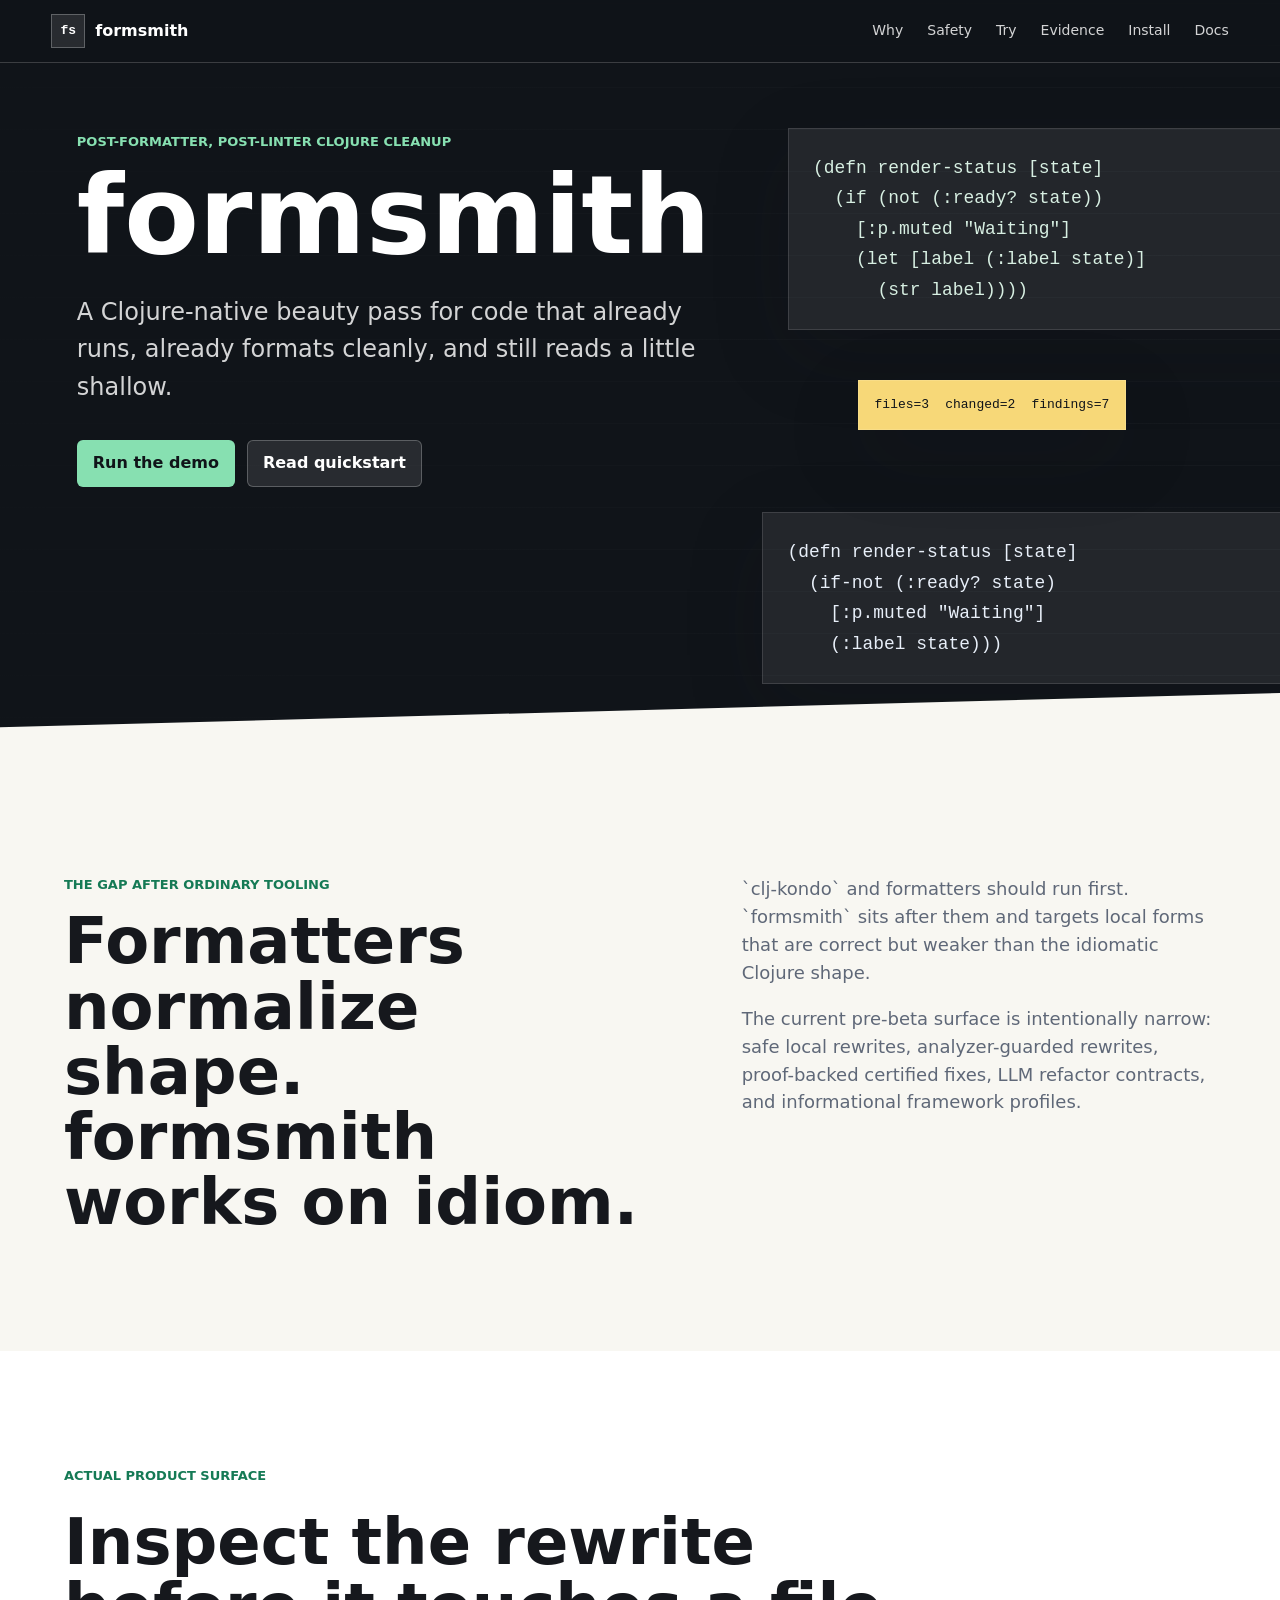
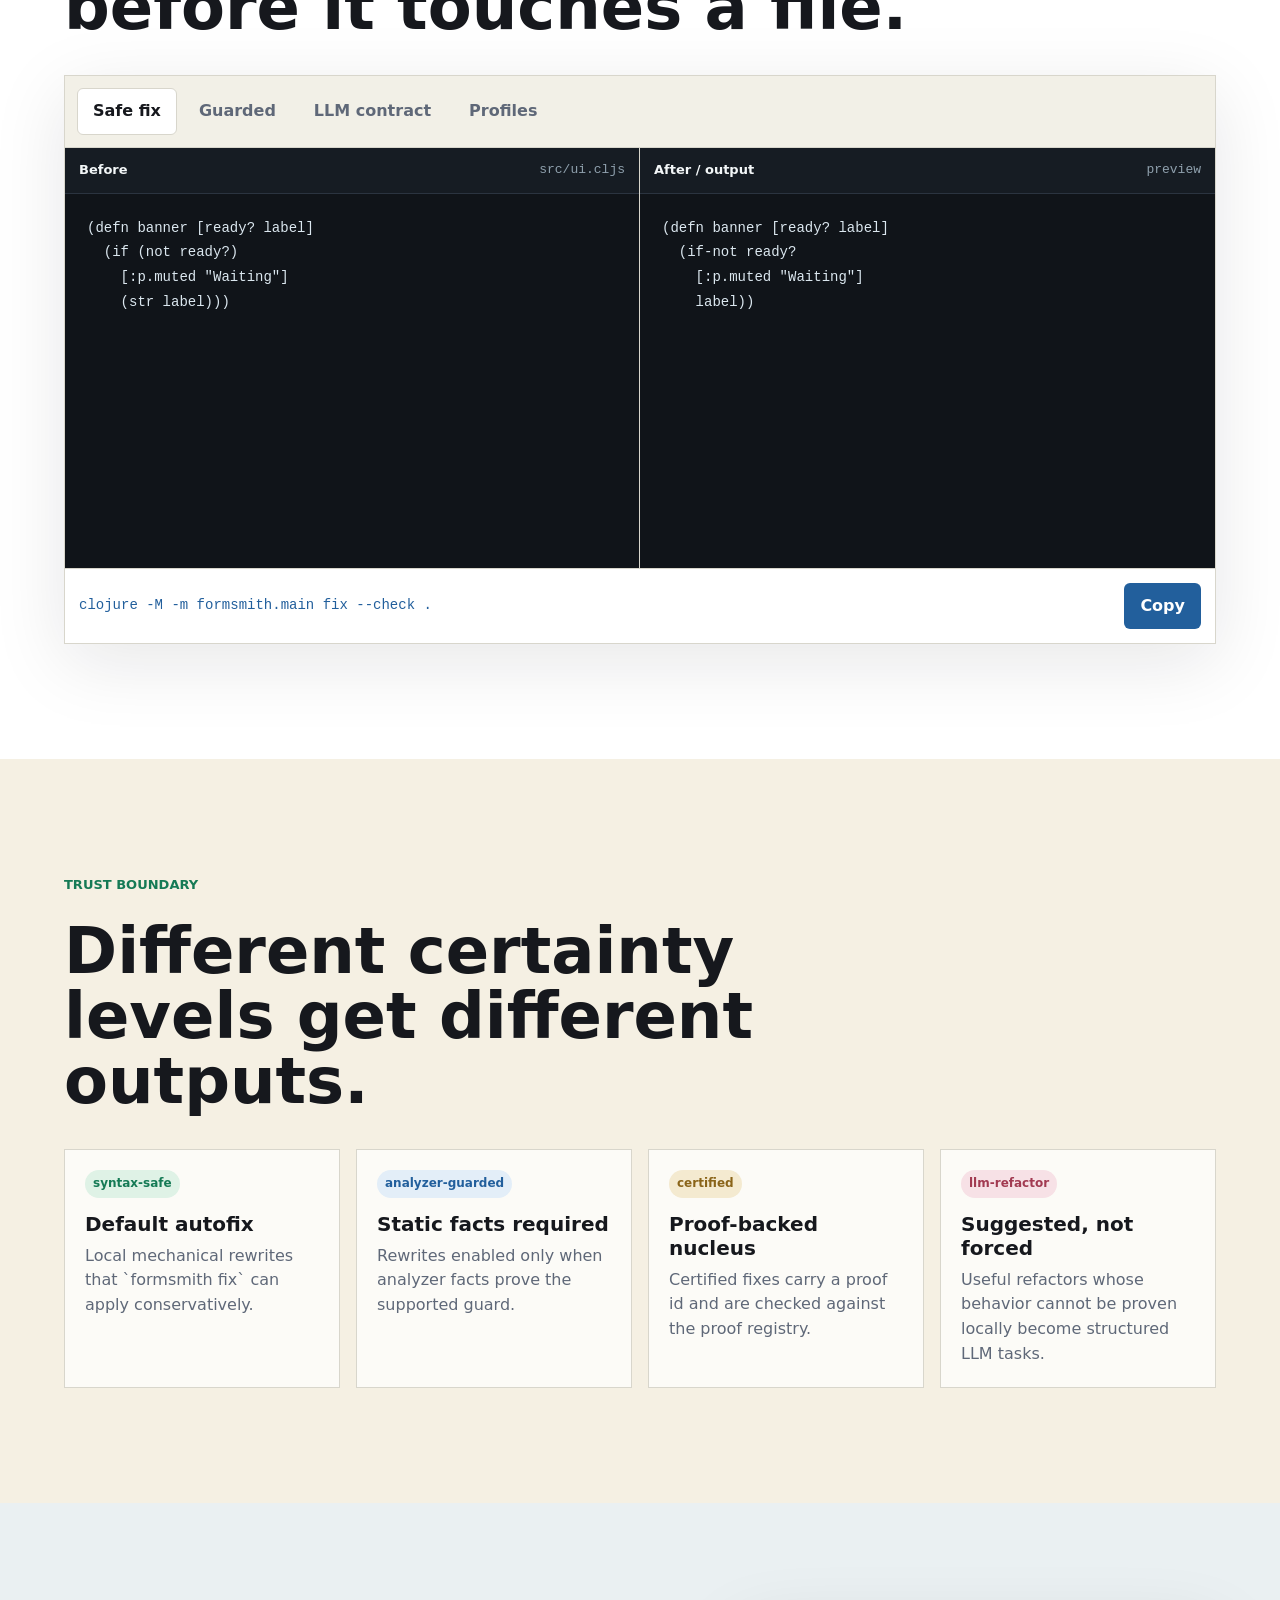
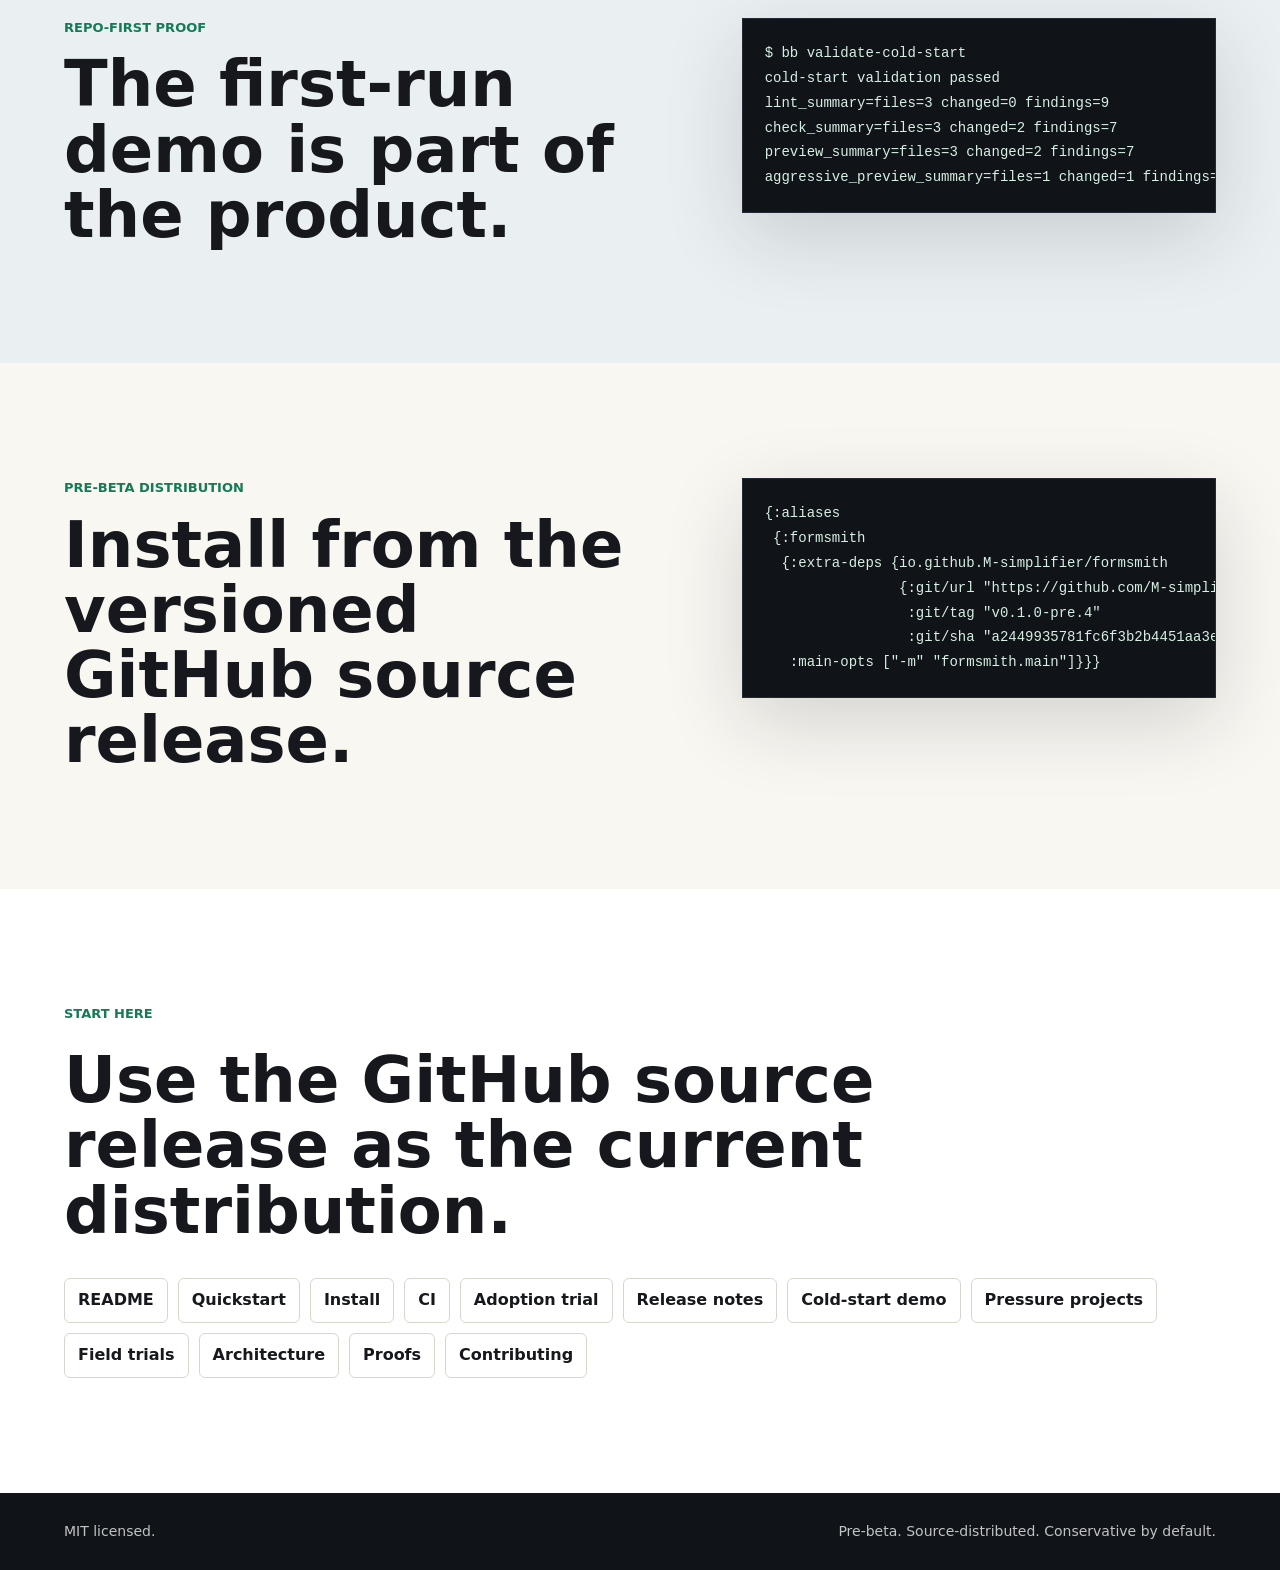
==== site/index.html @ 16cf0478 "docs: add pre4 field trial matrix" ====
<!doctype html>
<html lang="en">
  <head>
    <meta charset="utf-8">
    <meta name="viewport" content="width=device-width, initial-scale=1">
    <title>formsmith - Clojure-native code beauty pass</title>
    <meta name="description" content="formsmith is a Clojure-native beauty pass for code that already formats cleanly and passes ordinary lint.">
    <link rel="icon" href="data:image/svg+xml,%3Csvg xmlns='http://www.w3.org/2000/svg' viewBox='0 0 64 64'%3E%3Crect width='64' height='64' fill='%23101419'/%3E%3Ctext x='14' y='40' fill='%23ffffff' font-family='monospace' font-size='22'%3Efs%3C/text%3E%3C/svg%3E">
    <link rel="stylesheet" href="./styles.css">
  </head>
  <body>
    <header class="site-header" aria-label="Site header">
      <a class="brand" href="#top" aria-label="formsmith home">
        <span class="brand-mark">fs</span>
        <span>formsmith</span>
      </a>
      <nav class="nav-links" aria-label="Primary navigation">
        <a href="#why">Why</a>
        <a href="#safety">Safety</a>
        <a href="#try">Try</a>
        <a href="#evidence">Evidence</a>
        <a href="#install">Install</a>
        <a href="#docs">Docs</a>
      </nav>
    </header>

    <main id="top">
      <section class="hero" aria-labelledby="hero-title">
        <div class="hero-scene" aria-hidden="true">
          <pre class="scene-code scene-code-a"><code>(defn render-status [state]
  (if (not (:ready? state))
    [:p.muted "Waiting"]
    (let [label (:label state)]
      (str label))))</code></pre>
          <pre class="scene-code scene-code-b"><code>(defn render-status [state]
  (if-not (:ready? state)
    [:p.muted "Waiting"]
    (:label state)))</code></pre>
          <div class="scene-output">
            <span>files=3</span>
            <span>changed=2</span>
            <span>findings=7</span>
          </div>
        </div>
        <div class="hero-copy">
          <p class="eyebrow">Post-formatter, post-linter Clojure cleanup</p>
          <h1 id="hero-title">formsmith</h1>
          <p class="hero-lede">
            A Clojure-native beauty pass for code that already runs, already
            formats cleanly, and still reads a little shallow.
          </p>
          <div class="hero-actions" aria-label="Primary actions">
            <a class="button primary" href="#try">Run the demo</a>
            <a class="button secondary" href="https://github.com/M-simplifier/formsmith/blob/main/docs/quickstart.md">Read quickstart</a>
          </div>
        </div>
      </section>

      <section class="band intro-band" id="why" aria-labelledby="why-title">
        <div class="section-inner split">
          <div>
            <p class="section-kicker">The gap after ordinary tooling</p>
            <h2 id="why-title">Formatters normalize shape. formsmith works on idiom.</h2>
          </div>
          <div class="compact-copy">
            <p>
              `clj-kondo` and formatters should run first. `formsmith` sits after
              them and targets local forms that are correct but weaker than the
              idiomatic Clojure shape.
            </p>
            <p>
              The current pre-beta surface is intentionally narrow: safe local
              rewrites, analyzer-guarded rewrites, proof-backed certified fixes,
              LLM refactor contracts, and informational framework profiles.
            </p>
          </div>
        </div>
      </section>

      <section class="band tool-band" id="try" aria-labelledby="try-title">
        <div class="section-inner">
          <div class="section-heading">
            <p class="section-kicker">Actual product surface</p>
            <h2 id="try-title">Inspect the rewrite before it touches a file.</h2>
          </div>

          <div class="demo-shell">
            <div class="demo-tabs" aria-label="Demo modes">
              <button class="demo-tab active" type="button" aria-pressed="true" data-demo="safe">Safe fix</button>
              <button class="demo-tab" type="button" aria-pressed="false" data-demo="guarded">Guarded</button>
              <button class="demo-tab" type="button" aria-pressed="false" data-demo="contract">LLM contract</button>
              <button class="demo-tab" type="button" aria-pressed="false" data-demo="profiles">Profiles</button>
            </div>

            <div class="code-grid">
              <section class="code-panel" aria-labelledby="before-label">
                <div class="code-panel-header">
                  <span id="before-label">Before</span>
                  <span class="file-label" id="before-file">src/ui.cljs</span>
                </div>
                <pre><code id="before-code"></code></pre>
              </section>
              <section class="code-panel" aria-labelledby="after-label">
                <div class="code-panel-header">
                  <span id="after-label">After / output</span>
                  <span class="file-label" id="after-file">preview</span>
                </div>
                <pre><code id="after-code"></code></pre>
              </section>
            </div>

            <div class="command-row">
              <code id="demo-command">clojure -M -m formsmith.main fix --check .</code>
              <button class="copy-button" type="button" data-copy-target="demo-command">Copy</button>
            </div>
          </div>
        </div>
      </section>

      <section class="band safety-band" id="safety" aria-labelledby="safety-title">
        <div class="section-inner">
          <div class="section-heading">
            <p class="section-kicker">Trust boundary</p>
            <h2 id="safety-title">Different certainty levels get different outputs.</h2>
          </div>
          <div class="tier-grid">
            <article class="tier-item">
              <span class="tier-tag safe">syntax-safe</span>
              <h3>Default autofix</h3>
              <p>Local mechanical rewrites that `formsmith fix` can apply conservatively.</p>
            </article>
            <article class="tier-item">
              <span class="tier-tag guarded">analyzer-guarded</span>
              <h3>Static facts required</h3>
              <p>Rewrites enabled only when analyzer facts prove the supported guard.</p>
            </article>
            <article class="tier-item">
              <span class="tier-tag certified">certified</span>
              <h3>Proof-backed nucleus</h3>
              <p>Certified fixes carry a proof id and are checked against the proof registry.</p>
            </article>
            <article class="tier-item">
              <span class="tier-tag llm">llm-refactor</span>
              <h3>Suggested, not forced</h3>
              <p>Useful refactors whose behavior cannot be proven locally become structured LLM tasks.</p>
            </article>
          </div>
        </div>
      </section>

      <section class="band evidence-band" id="evidence" aria-labelledby="evidence-title">
        <div class="section-inner split">
          <div>
            <p class="section-kicker">Repo-first proof</p>
            <h2 id="evidence-title">The first-run demo is part of the product.</h2>
          </div>
          <div class="terminal-panel" aria-label="Cold-start validation output">
            <pre><code>$ bb validate-cold-start
cold-start validation passed
lint_summary=files=3 changed=0 findings=9
check_summary=files=3 changed=2 findings=7
preview_summary=files=3 changed=2 findings=7
aggressive_preview_summary=files=1 changed=1 findings=4</code></pre>
          </div>
        </div>
      </section>

      <section class="band install-band" id="install" aria-labelledby="install-title">
        <div class="section-inner split">
          <div>
            <p class="section-kicker">Pre-beta distribution</p>
            <h2 id="install-title">Install from the versioned GitHub source release.</h2>
          </div>
          <div class="terminal-panel" aria-label="Clojure CLI install alias">
            <pre><code>{:aliases
 {:formsmith
  {:extra-deps {io.github.M-simplifier/formsmith
                {:git/url "https://github.com/M-simplifier/formsmith.git"
                 :git/tag "v0.1.0-pre.4"
                 :git/sha "a2449935781fc6f3b2b4451aa3e8e30e0bbc9abf"}}
   :main-opts ["-m" "formsmith.main"]}}}</code></pre>
          </div>
        </div>
      </section>

      <section class="band docs-band" id="docs" aria-labelledby="docs-title">
        <div class="section-inner">
          <div class="section-heading">
            <p class="section-kicker">Start here</p>
            <h2 id="docs-title">Use the GitHub source release as the current distribution.</h2>
          </div>
          <div class="link-list" aria-label="Documentation links">
            <a href="https://github.com/M-simplifier/formsmith/blob/main/README.md">README</a>
            <a href="https://github.com/M-simplifier/formsmith/blob/main/docs/quickstart.md">Quickstart</a>
            <a href="https://github.com/M-simplifier/formsmith/blob/main/docs/install.md">Install</a>
            <a href="https://github.com/M-simplifier/formsmith/blob/main/docs/ci.md">CI</a>
            <a href="https://github.com/M-simplifier/formsmith/blob/main/docs/adoption-trial.md">Adoption trial</a>
            <a href="https://github.com/M-simplifier/formsmith/blob/main/docs/releases/v0.1.0-pre.4.md">Release notes</a>
            <a href="https://github.com/M-simplifier/formsmith/blob/main/docs/cold-start-demo.md">Cold-start demo</a>
            <a href="https://github.com/M-simplifier/formsmith/blob/main/docs/pressure-projects.md">Pressure projects</a>
            <a href="https://github.com/M-simplifier/formsmith/blob/main/docs/field-trials.md">Field trials</a>
            <a href="https://github.com/M-simplifier/formsmith/blob/main/docs/architecture.md">Architecture</a>
            <a href="https://github.com/M-simplifier/formsmith/blob/main/docs/proofs.md">Proofs</a>
            <a href="https://github.com/M-simplifier/formsmith/blob/main/CONTRIBUTING.md">Contributing</a>
          </div>
        </div>
      </section>
    </main>

    <footer class="site-footer">
      <span>MIT licensed.</span>
      <span>Pre-beta. Source-distributed. Conservative by default.</span>
    </footer>

    <script src="./script.js"></script>
  </body>
</html>
---- site/styles.css ----
:root {
  color-scheme: light;
  --ink: #16181d;
  --muted: #5f6878;
  --paper: #f8f7f2;
  --surface: #ffffff;
  --line: #d8d6cc;
  --green: #157a55;
  --green-soft: #dff2e6;
  --blue: #225f9c;
  --blue-soft: #e3eef8;
  --ruby: #a23a51;
  --ruby-soft: #f7e1e6;
  --amber: #8a6419;
  --amber-soft: #f4ead0;
  --code: #101419;
  --code-line: #2b3440;
  --shadow: 0 24px 80px rgb(22 24 29 / 16%);
  font-family: Inter, ui-sans-serif, system-ui, -apple-system, BlinkMacSystemFont, "Segoe UI", sans-serif;
}

* {
  box-sizing: border-box;
}

html {
  scroll-behavior: smooth;
}

body {
  margin: 0;
  color: var(--ink);
  background: var(--paper);
  line-height: 1.55;
}

a {
  color: inherit;
}

pre,
code {
  font-family: "SFMono-Regular", Consolas, "Liberation Mono", monospace;
}

.site-header {
  position: fixed;
  z-index: 10;
  top: 0;
  left: 0;
  right: 0;
  display: flex;
  align-items: center;
  justify-content: space-between;
  gap: 24px;
  padding: 14px clamp(18px, 4vw, 56px);
  border-bottom: 1px solid rgb(255 255 255 / 18%);
  color: #fff;
  background: rgb(16 20 25 / 82%);
  backdrop-filter: blur(14px);
}

.brand,
.nav-links {
  display: flex;
  align-items: center;
}

.brand {
  gap: 10px;
  text-decoration: none;
  font-weight: 760;
}

.brand-mark {
  display: inline-grid;
  width: 34px;
  height: 34px;
  place-items: center;
  border: 1px solid rgb(255 255 255 / 26%);
  background: rgb(255 255 255 / 10%);
  font-family: "SFMono-Regular", Consolas, monospace;
  font-size: 13px;
}

.nav-links {
  gap: clamp(12px, 2vw, 24px);
  font-size: 14px;
  color: rgb(255 255 255 / 82%);
}

.nav-links a {
  text-decoration: none;
}

.hero {
  position: relative;
  min-height: min(760px, 96vh);
  padding: 132px clamp(18px, 6vw, 80px) 92px;
  overflow: hidden;
  color: #fff;
  background: var(--code);
}

.hero::after {
  content: "";
  position: absolute;
  inset: auto 0 0;
  height: 86px;
  background: var(--paper);
  clip-path: polygon(0 62%, 100% 22%, 100% 100%, 0 100%);
}

.hero-scene {
  position: absolute;
  inset: 0;
  overflow: hidden;
}

.hero-scene::before {
  content: "";
  position: absolute;
  inset: 0;
  background:
    linear-gradient(90deg, rgb(16 20 25 / 94%) 0%, rgb(16 20 25 / 68%) 48%, rgb(16 20 25 / 32%) 100%),
    repeating-linear-gradient(0deg, rgb(255 255 255 / 4%) 0 1px, transparent 1px 42px);
}

.scene-code,
.scene-output {
  position: absolute;
  margin: 0;
  border: 1px solid rgb(255 255 255 / 12%);
  background: rgb(255 255 255 / 8%);
  box-shadow: var(--shadow);
}

.scene-code {
  width: min(620px, 72vw);
  padding: 24px;
  color: #d7efe2;
  font-size: clamp(13px, 1.4vw, 18px);
  line-height: 1.7;
  white-space: pre;
}

.scene-code-a {
  top: 128px;
  right: clamp(-160px, -10vw, 24px);
}

.scene-code-b {
  right: clamp(-220px, -8vw, 40px);
  bottom: 76px;
  color: #e8eff9;
}

.scene-output {
  right: clamp(24px, 12vw, 180px);
  top: 50%;
  display: flex;
  gap: 16px;
  padding: 14px 16px;
  color: #101419;
  background: #f7d878;
  font-family: "SFMono-Regular", Consolas, monospace;
  font-size: 13px;
}

.hero-copy {
  position: relative;
  z-index: 1;
  max-width: 760px;
}

.eyebrow,
.section-kicker {
  margin: 0 0 14px;
  color: var(--green);
  font-size: 13px;
  font-weight: 800;
  letter-spacing: 0;
  text-transform: uppercase;
}

.hero .eyebrow {
  color: #87e0b1;
}

h1,
h2,
h3,
p {
  overflow-wrap: anywhere;
}

h1 {
  margin: 0;
  font-size: clamp(58px, 8.5vw, 112px);
  line-height: 0.92;
  letter-spacing: 0;
  white-space: nowrap;
}

h2 {
  margin: 0;
  max-width: 860px;
  font-size: clamp(34px, 5vw, 64px);
  line-height: 1.02;
  letter-spacing: 0;
}

h3 {
  margin: 14px 0 8px;
  font-size: 20px;
  line-height: 1.2;
  letter-spacing: 0;
}

.hero-lede {
  max-width: 620px;
  margin: 28px 0 0;
  color: rgb(255 255 255 / 82%);
  font-size: clamp(18px, 2vw, 24px);
}

.hero-actions,
.command-row,
.demo-tabs,
.link-list {
  display: flex;
  flex-wrap: wrap;
  align-items: center;
}

.hero-actions {
  gap: 12px;
  margin-top: 34px;
}

.button,
.copy-button,
.demo-tab {
  min-height: 42px;
  border: 1px solid transparent;
  border-radius: 6px;
  padding: 10px 15px;
  font: inherit;
  font-weight: 740;
  text-decoration: none;
  cursor: pointer;
}

.button.primary {
  color: var(--code);
  background: #87e0b1;
}

.button.secondary {
  color: #fff;
  border-color: rgb(255 255 255 / 24%);
  background: rgb(255 255 255 / 10%);
}

.band {
  padding: clamp(72px, 9vw, 128px) clamp(18px, 5vw, 72px);
}

.section-inner {
  width: min(1180px, 100%);
  margin: 0 auto;
}

.split {
  display: grid;
  grid-template-columns: minmax(0, 0.95fr) minmax(320px, 0.75fr);
  gap: clamp(34px, 6vw, 84px);
  align-items: start;
}

.split > *,
.section-inner > * {
  min-width: 0;
}

.compact-copy {
  color: var(--muted);
  font-size: 18px;
}

.compact-copy p:first-child {
  margin-top: 0;
}

.tool-band,
.docs-band {
  background: #fff;
}

.section-heading {
  display: grid;
  gap: 10px;
  margin-bottom: 34px;
}

.demo-shell {
  border: 1px solid var(--line);
  background: #fdfcf8;
  box-shadow: 0 18px 70px rgb(22 24 29 / 10%);
}

.demo-tabs {
  gap: 6px;
  padding: 12px;
  border-bottom: 1px solid var(--line);
  background: #f2f0e7;
}

.demo-tab {
  color: var(--muted);
  background: transparent;
}

.demo-tab.active {
  color: var(--ink);
  border-color: var(--line);
  background: #fff;
}

.code-grid {
  display: grid;
  grid-template-columns: repeat(2, minmax(0, 1fr));
  min-height: 420px;
}

.code-panel {
  min-width: 0;
  border-right: 1px solid var(--line);
  background: var(--code);
  color: #dbe7ef;
}

.code-panel:last-child {
  border-right: 0;
}

.code-panel-header {
  display: flex;
  align-items: center;
  justify-content: space-between;
  gap: 12px;
  min-height: 46px;
  padding: 10px 14px;
  border-bottom: 1px solid var(--code-line);
  color: #f3f7f8;
  background: #161c23;
  font-size: 13px;
  font-weight: 780;
}

.file-label {
  color: #8fa0ad;
  font-family: "SFMono-Regular", Consolas, monospace;
  font-weight: 520;
}

.code-panel pre,
.terminal-panel pre {
  margin: 0;
  overflow: auto;
}

.code-panel pre {
  height: 100%;
  padding: 22px;
}

.code-panel code,
.terminal-panel code {
  white-space: pre;
  font-size: 14px;
  line-height: 1.7;
}

.command-row {
  justify-content: space-between;
  gap: 14px;
  padding: 14px;
  border-top: 1px solid var(--line);
  background: #fff;
}

.command-row code {
  min-width: 0;
  overflow-wrap: anywhere;
  color: var(--blue);
  font-size: 14px;
}

.copy-button {
  color: #fff;
  background: var(--blue);
}

.safety-band {
  background: #f5f0e3;
}

.tier-grid {
  display: grid;
  grid-template-columns: repeat(4, minmax(0, 1fr));
  gap: 16px;
}

.tier-item {
  min-width: 0;
  padding: 20px;
  border: 1px solid var(--line);
  background: rgb(255 255 255 / 72%);
}

.tier-item p {
  margin: 0;
  color: var(--muted);
}

.tier-tag {
  display: inline-flex;
  align-items: center;
  min-height: 28px;
  padding: 4px 8px;
  border-radius: 999px;
  font-size: 12px;
  font-weight: 820;
}

.tier-tag.safe {
  color: var(--green);
  background: var(--green-soft);
}

.tier-tag.guarded {
  color: var(--blue);
  background: var(--blue-soft);
}

.tier-tag.certified {
  color: var(--amber);
  background: var(--amber-soft);
}

.tier-tag.llm {
  color: var(--ruby);
  background: var(--ruby-soft);
}

.evidence-band {
  background: #eaf0f2;
}

.terminal-panel {
  min-width: 0;
  border: 1px solid #202934;
  background: var(--code);
  box-shadow: var(--shadow);
}

.terminal-panel pre {
  padding: 22px;
  color: #d7efe2;
}

.link-list {
  gap: 10px;
}

.link-list a {
  display: inline-flex;
  align-items: center;
  min-height: 42px;
  padding: 9px 13px;
  border: 1px solid var(--line);
  border-radius: 6px;
  background: #fff;
  text-decoration: none;
  font-weight: 760;
}

.site-footer {
  display: flex;
  flex-wrap: wrap;
  justify-content: space-between;
  gap: 12px;
  padding: 28px clamp(18px, 5vw, 72px);
  color: rgb(255 255 255 / 74%);
  background: var(--code);
  font-size: 14px;
}

@media (max-width: 860px) {
  .site-header {
    position: absolute;
    align-items: flex-start;
  }

  .nav-links {
    display: none;
  }

  .hero {
    min-height: 720px;
    padding-top: 108px;
  }

  .scene-code-a {
    display: none;
  }

  .scene-code-b {
    right: 18px;
    left: 18px;
    width: auto;
    bottom: 86px;
  }

  .scene-output {
    display: none;
  }

  .split,
  .code-grid,
  .tier-grid {
    grid-template-columns: 1fr;
  }

  .code-panel {
    border-right: 0;
    border-bottom: 1px solid var(--line);
  }

  .code-panel:last-child {
    border-bottom: 0;
  }
}

@media (max-width: 520px) {
  h1 {
    font-size: clamp(44px, 14vw, 58px);
  }

  .hero-actions,
  .command-row,
  .demo-tabs,
  .link-list {
    align-items: stretch;
    flex-direction: column;
  }

  .button,
  .copy-button,
  .demo-tab,
  .link-list a {
    justify-content: center;
    width: 100%;
  }
}
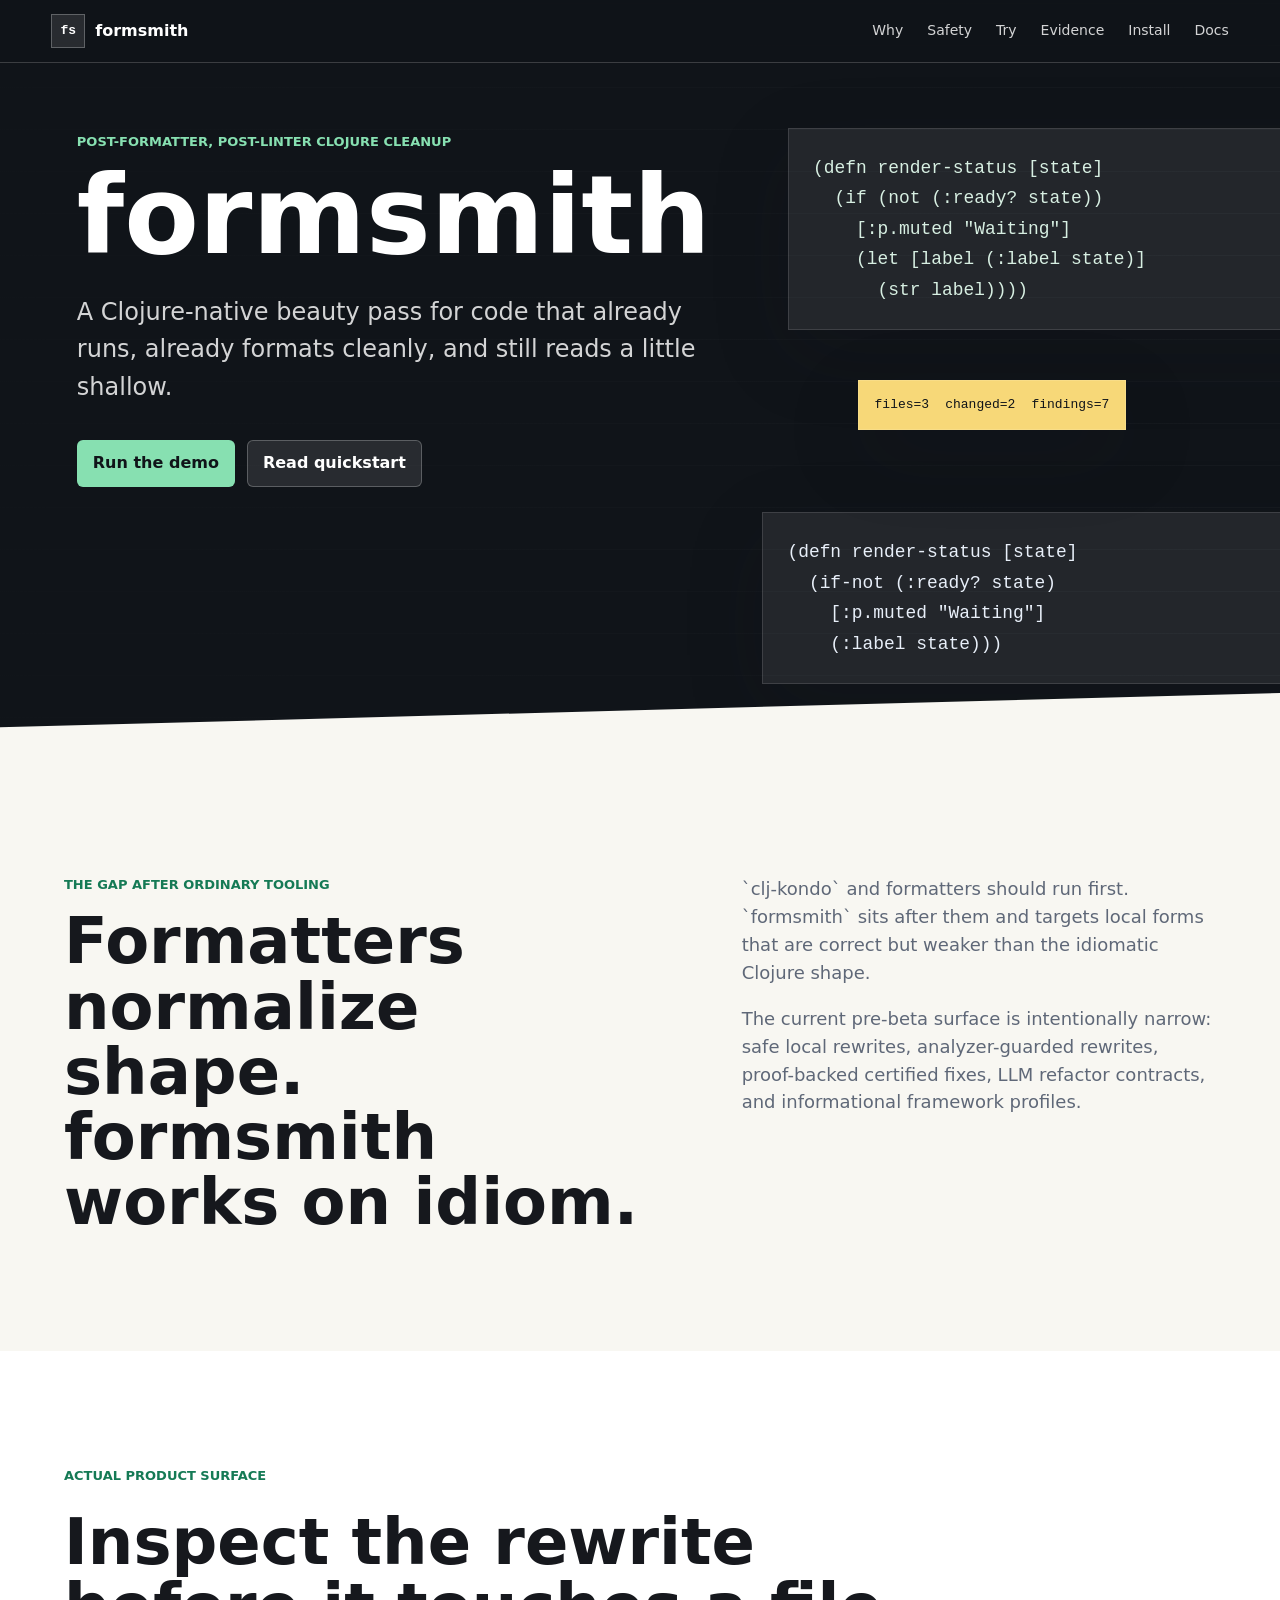
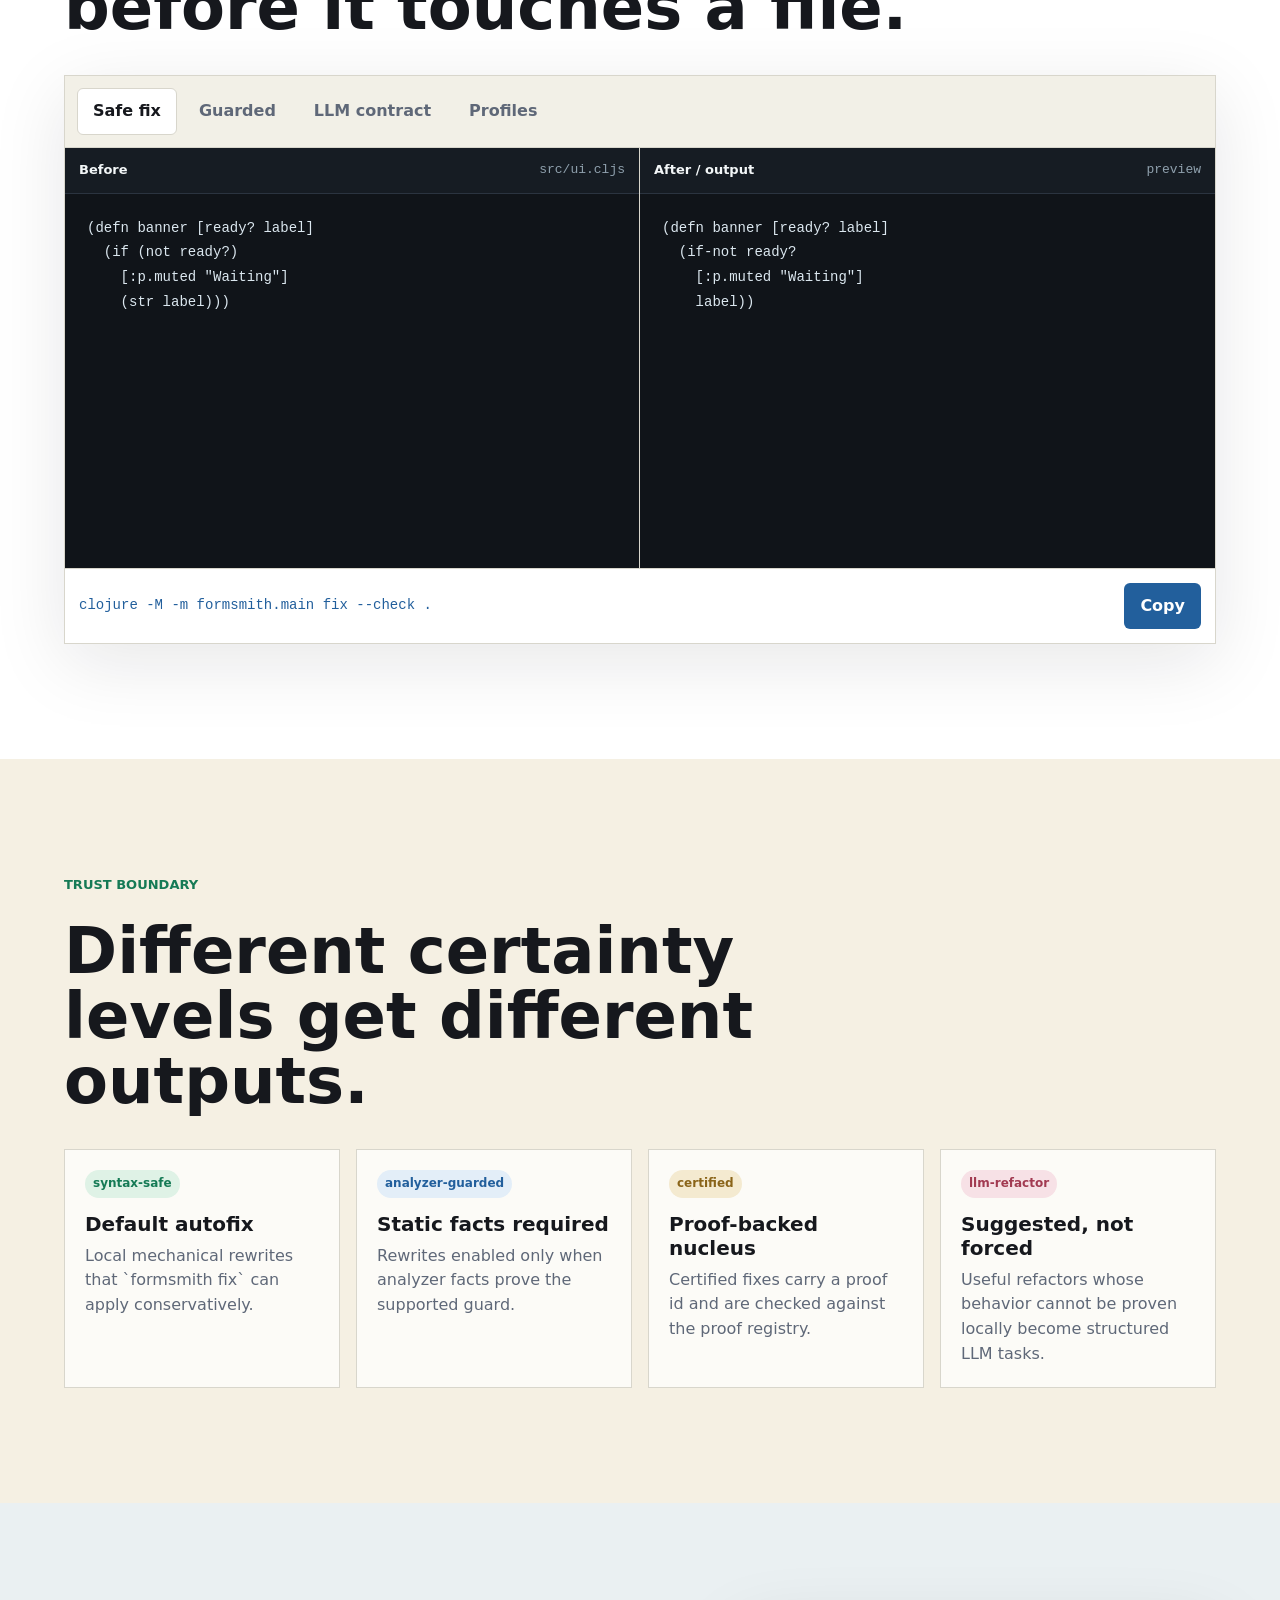
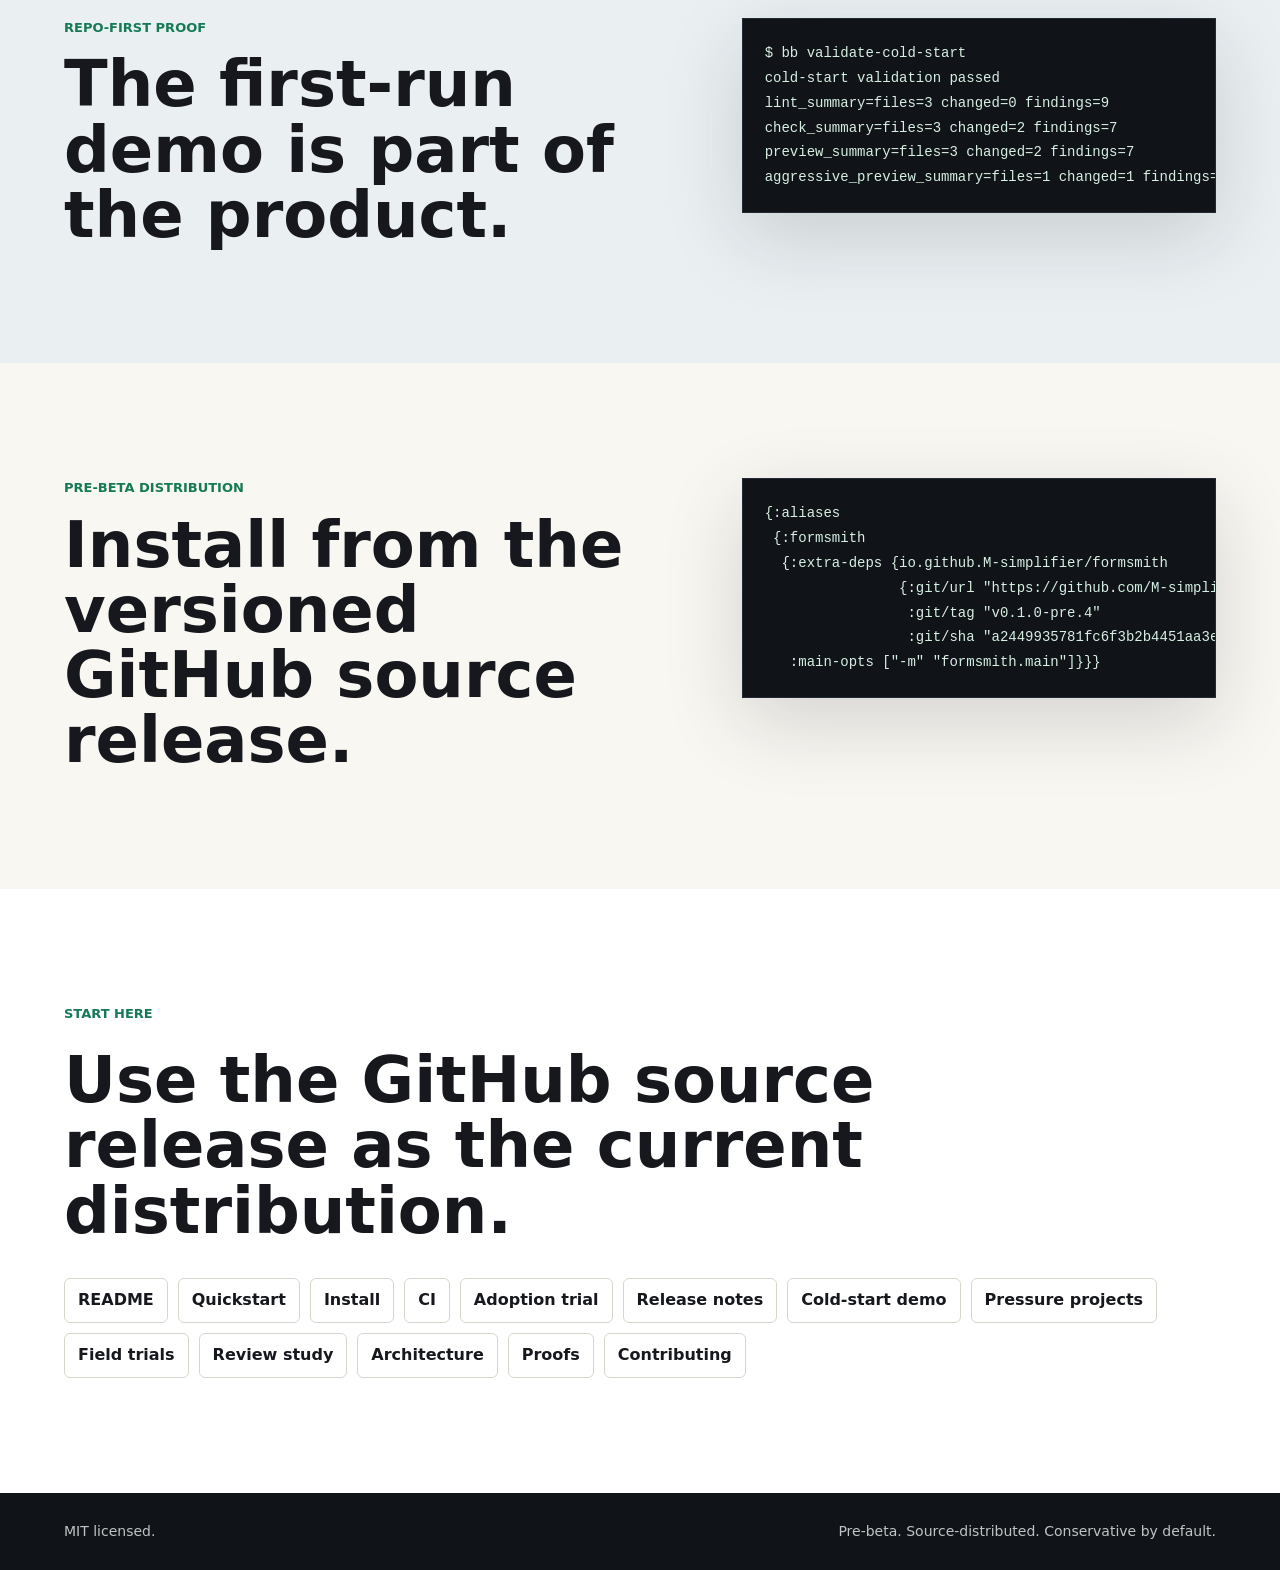
==== commit b20611e9: "docs: add field trial summaries" ====
--- a/site/index.html
+++ b/site/index.html
@@ -199,6 +199,7 @@
             <a href="https://github.com/M-simplifier/formsmith/blob/main/docs/cold-start-demo.md">Cold-start demo</a>
             <a href="https://github.com/M-simplifier/formsmith/blob/main/docs/pressure-projects.md">Pressure projects</a>
             <a href="https://github.com/M-simplifier/formsmith/blob/main/docs/field-trials.md">Field trials</a>
+            <a href="https://github.com/M-simplifier/formsmith/blob/main/docs/review-elimination-study.md">Review study</a>
             <a href="https://github.com/M-simplifier/formsmith/blob/main/docs/architecture.md">Architecture</a>
             <a href="https://github.com/M-simplifier/formsmith/blob/main/docs/proofs.md">Proofs</a>
             <a href="https://github.com/M-simplifier/formsmith/blob/main/CONTRIBUTING.md">Contributing</a>
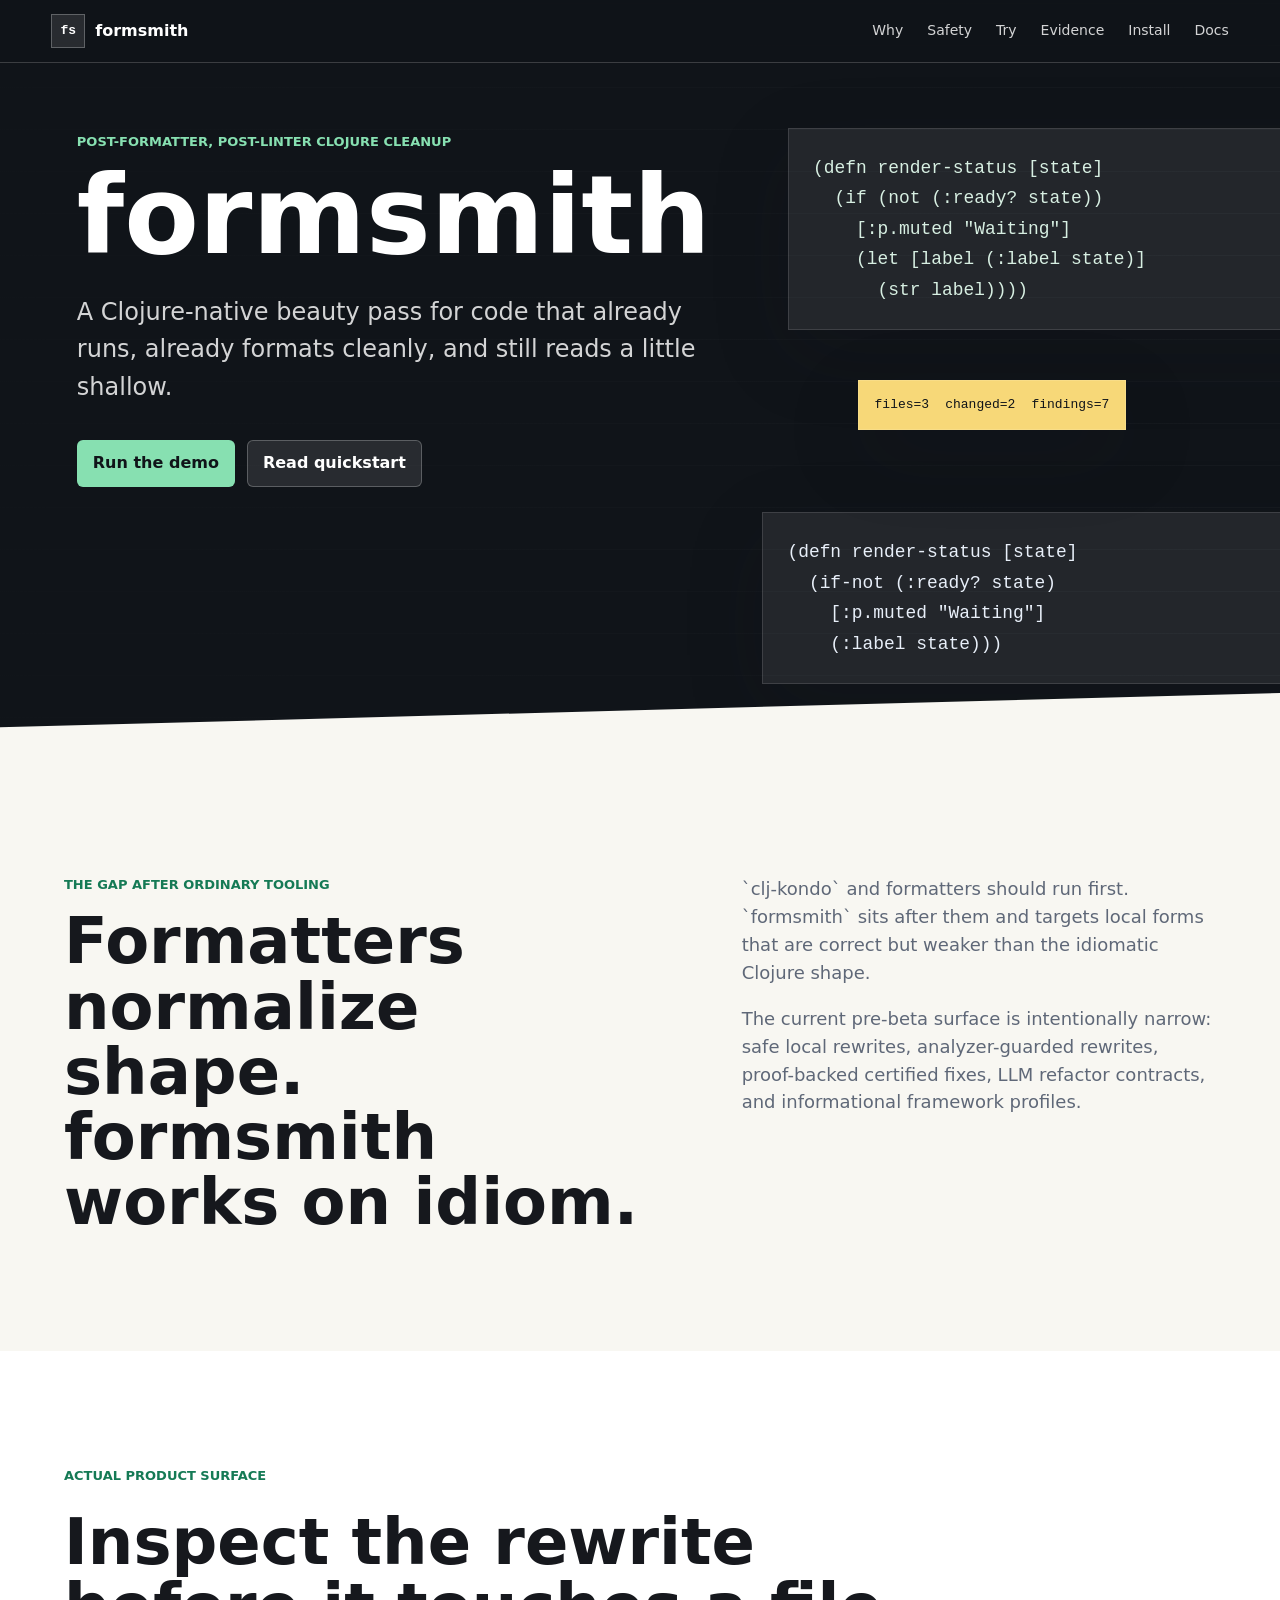
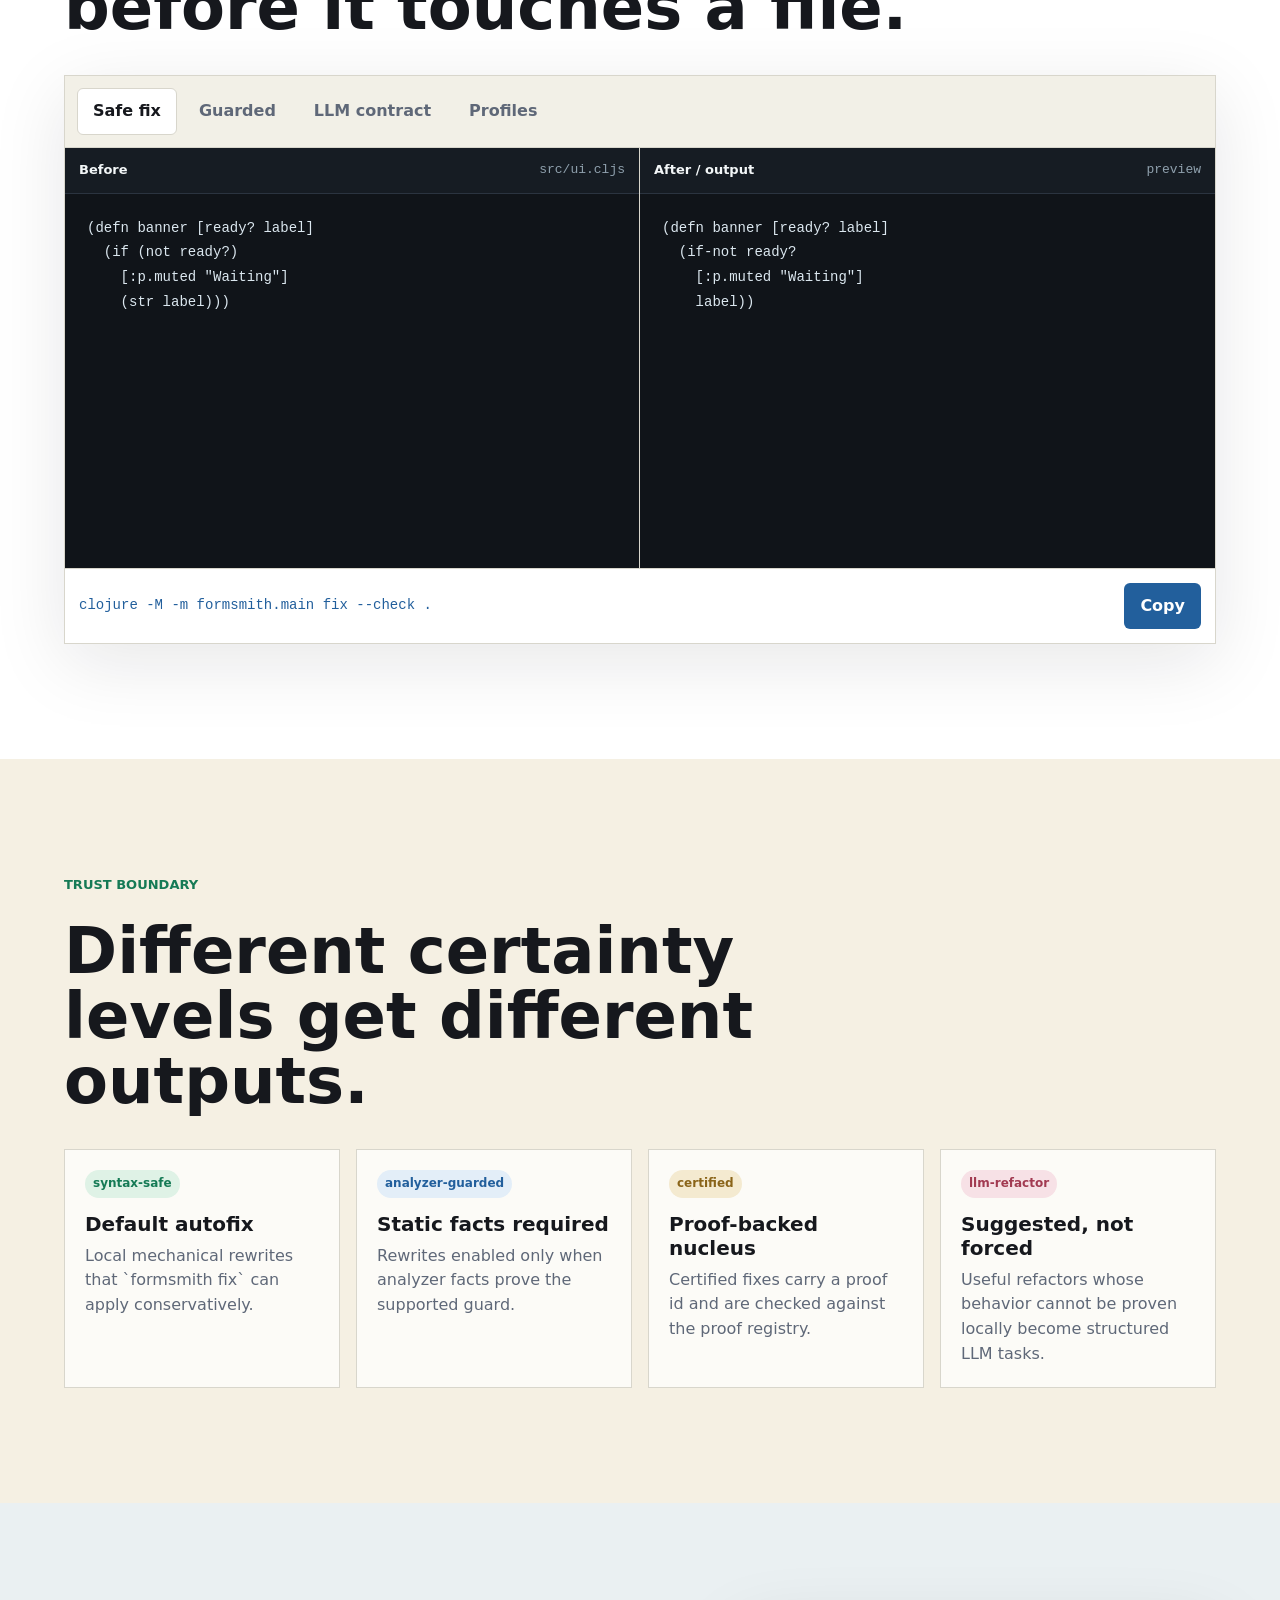
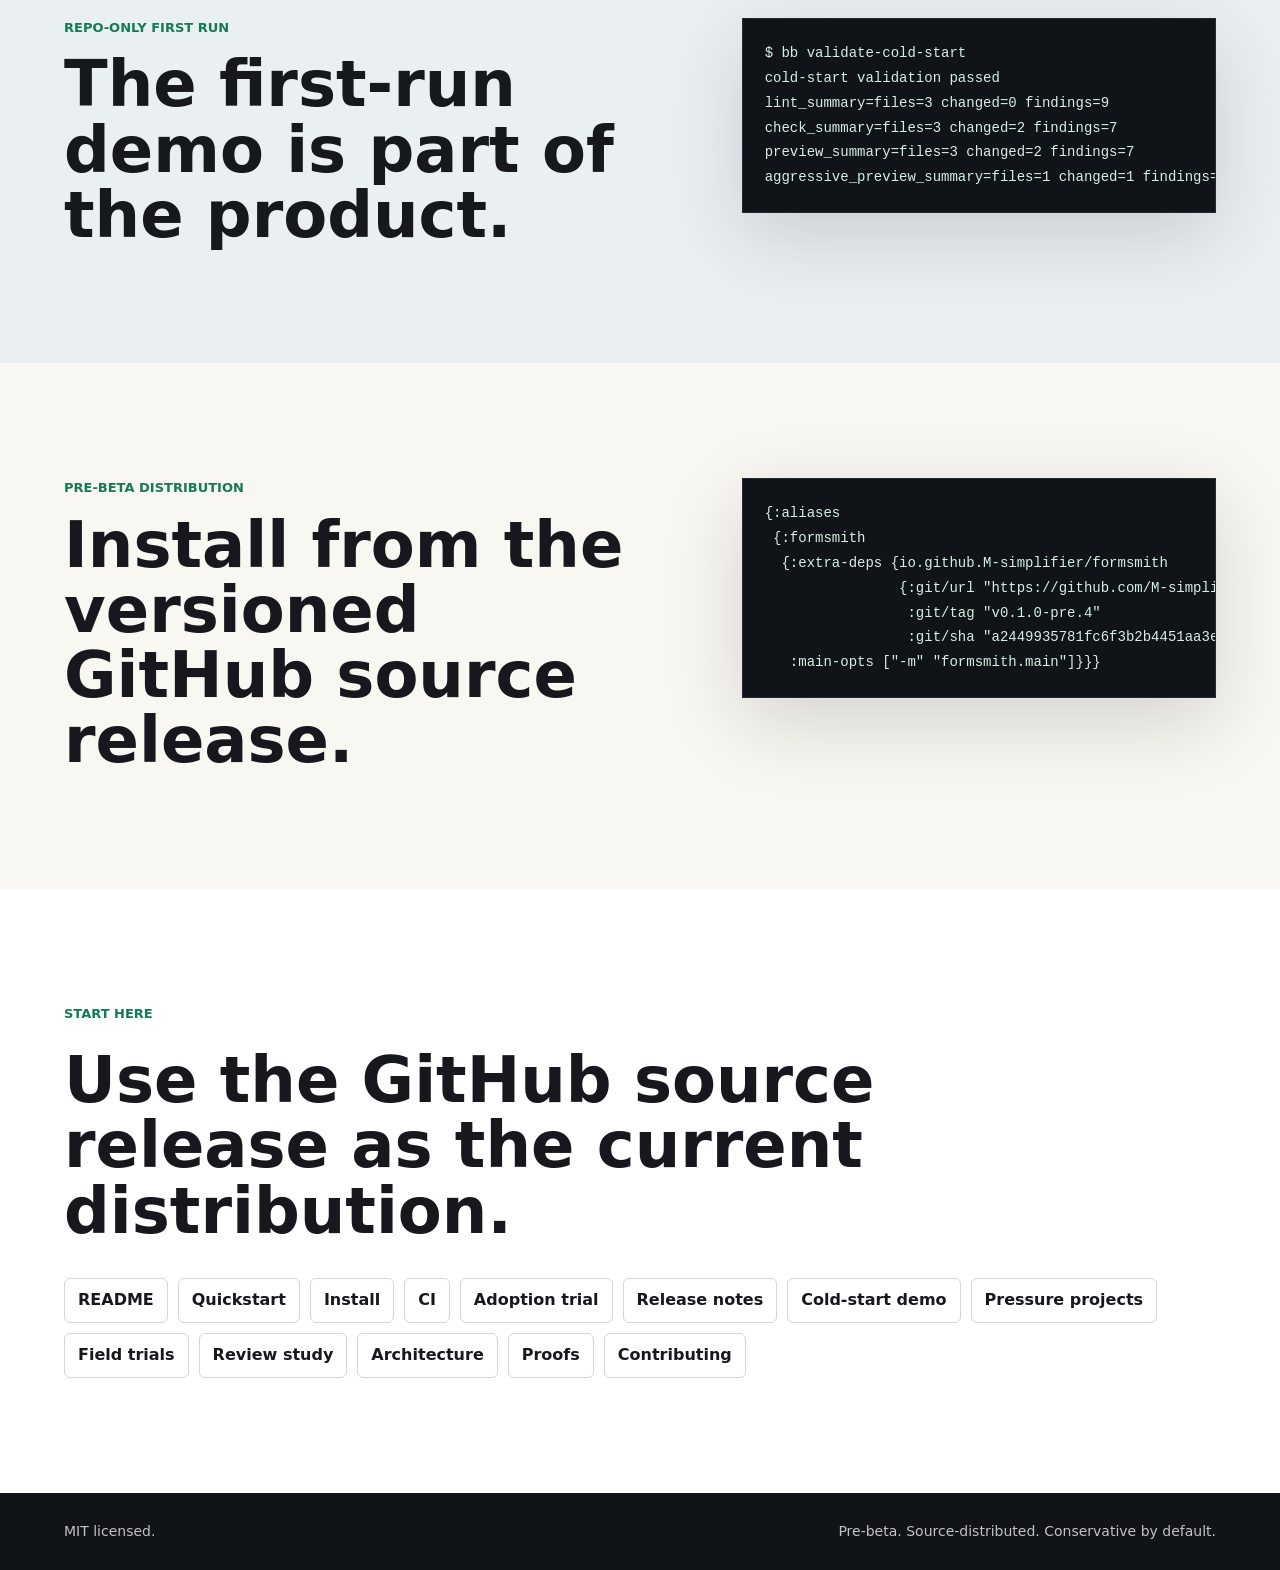
==== commit 17ec202e: "docs: harden review study evidence" ====
--- a/site/index.html
+++ b/site/index.html
@@ -151,7 +151,7 @@
       <section class="band evidence-band" id="evidence" aria-labelledby="evidence-title">
         <div class="section-inner split">
           <div>
-            <p class="section-kicker">Repo-first proof</p>
+            <p class="section-kicker">Repo-only first run</p>
             <h2 id="evidence-title">The first-run demo is part of the product.</h2>
           </div>
           <div class="terminal-panel" aria-label="Cold-start validation output">
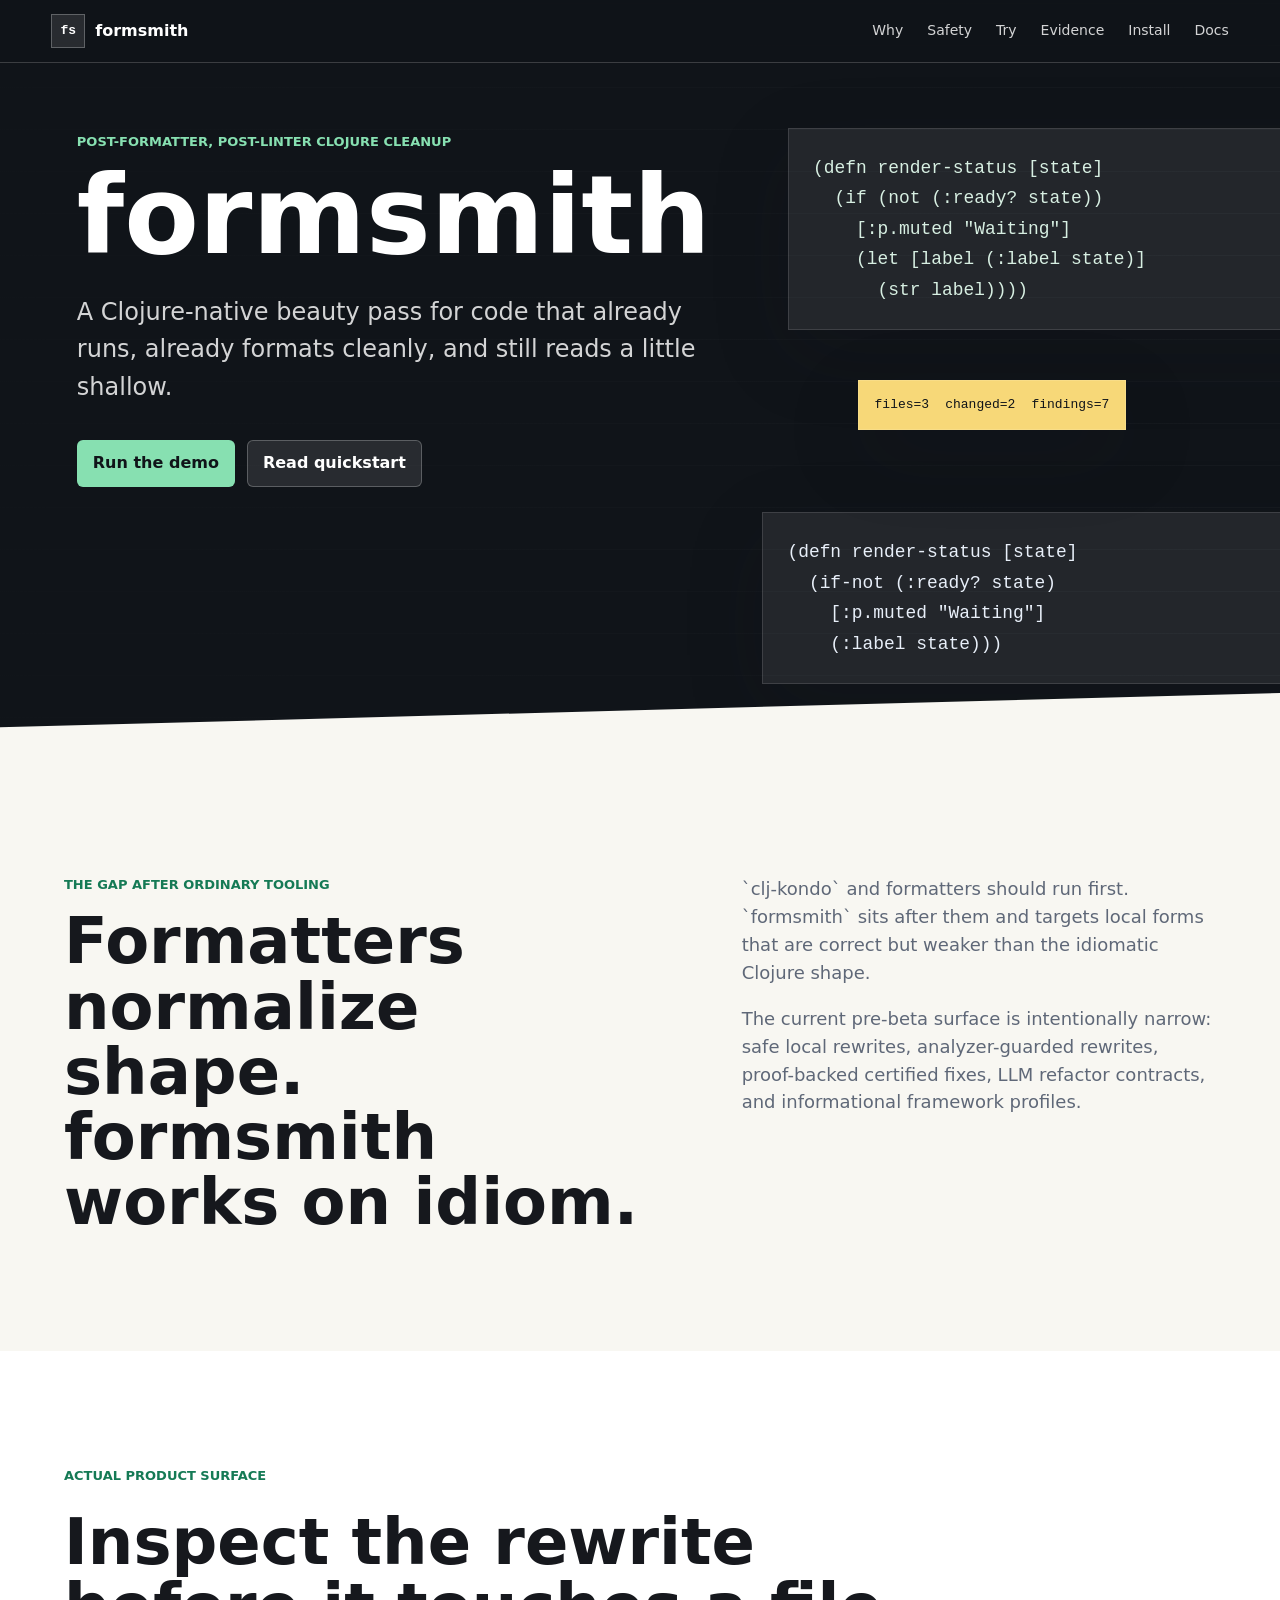
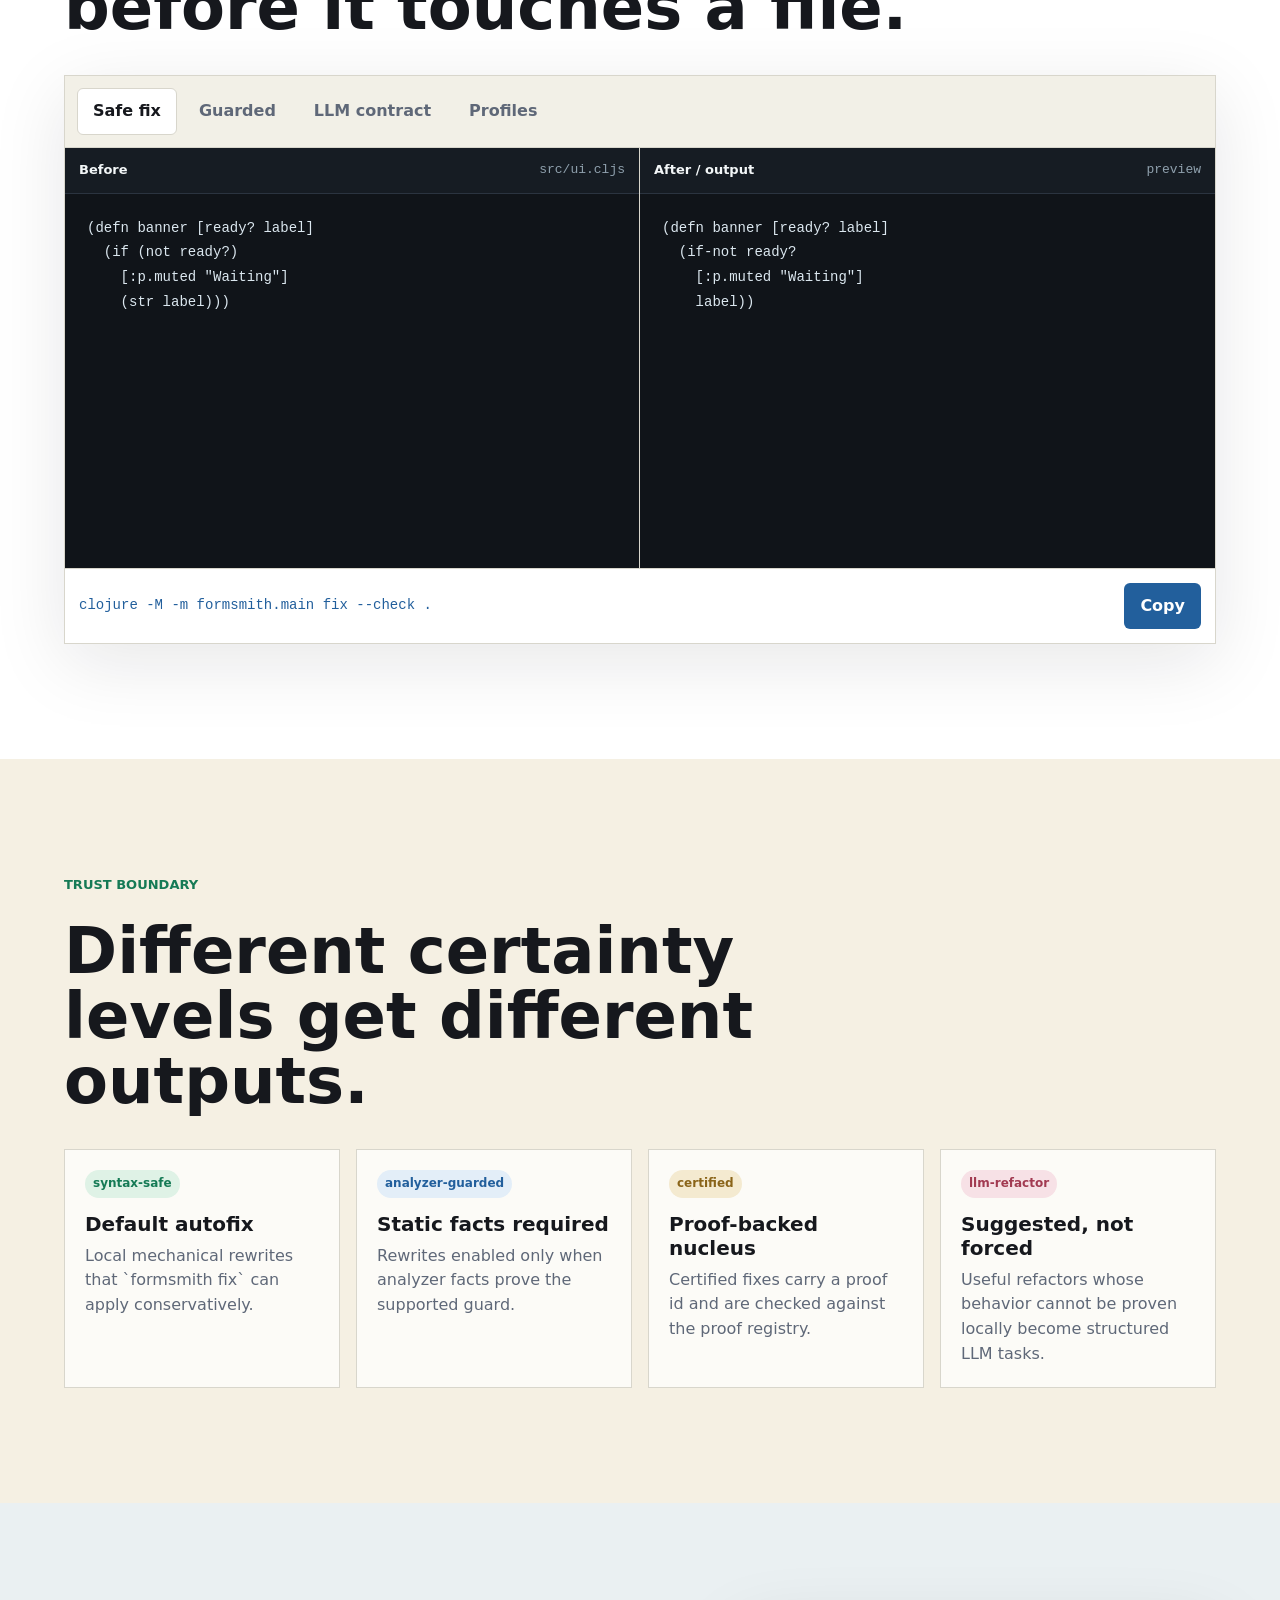
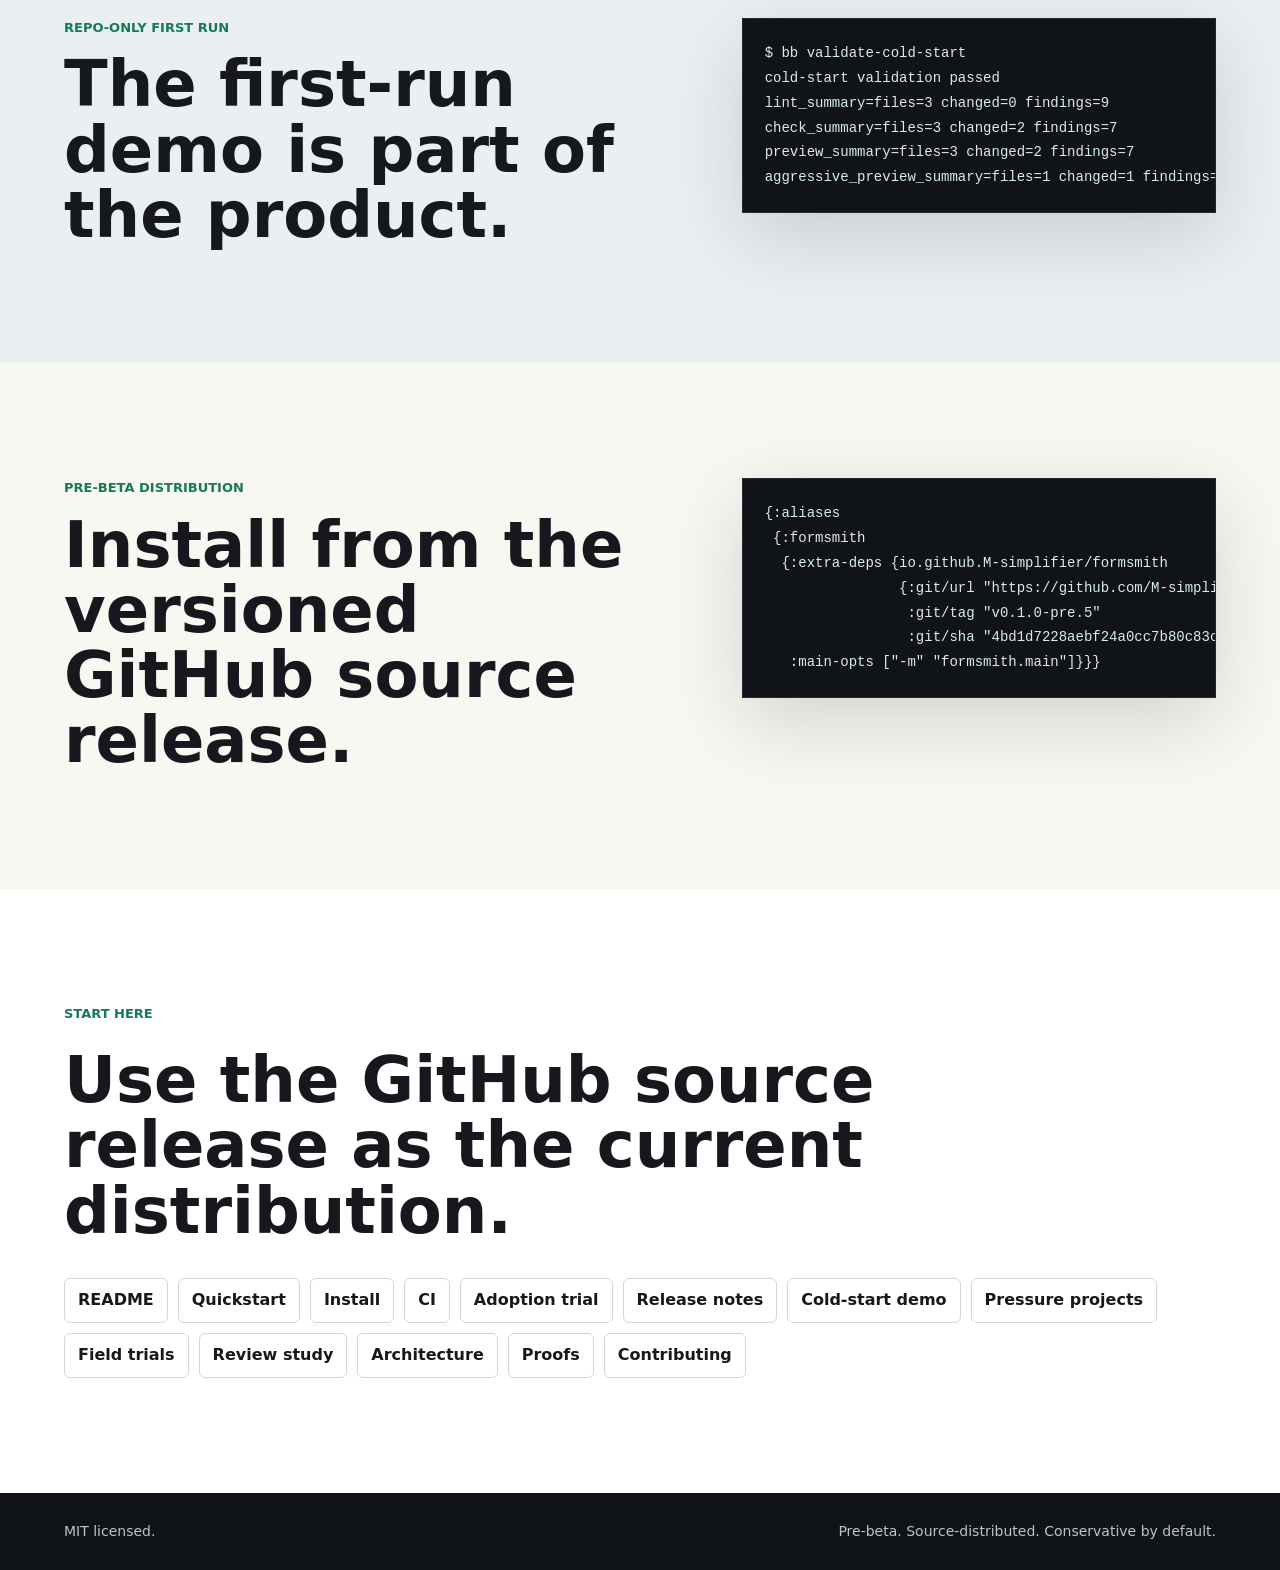
==== commit 4bbd5742: "docs: record pre5 release evidence" ====
--- a/site/index.html
+++ b/site/index.html
@@ -176,8 +176,8 @@
  {:formsmith
   {:extra-deps {io.github.M-simplifier/formsmith
                 {:git/url "https://github.com/M-simplifier/formsmith.git"
-                 :git/tag "v0.1.0-pre.4"
-                 :git/sha "a2449935781fc6f3b2b4451aa3e8e30e0bbc9abf"}}
+                 :git/tag "v0.1.0-pre.5"
+                 :git/sha "4bd1d7228aebf24a0cc7b80c83c84396ea7d1fbc"}}
    :main-opts ["-m" "formsmith.main"]}}}</code></pre>
           </div>
         </div>
@@ -195,7 +195,7 @@
             <a href="https://github.com/M-simplifier/formsmith/blob/main/docs/install.md">Install</a>
             <a href="https://github.com/M-simplifier/formsmith/blob/main/docs/ci.md">CI</a>
             <a href="https://github.com/M-simplifier/formsmith/blob/main/docs/adoption-trial.md">Adoption trial</a>
-            <a href="https://github.com/M-simplifier/formsmith/blob/main/docs/releases/v0.1.0-pre.4.md">Release notes</a>
+            <a href="https://github.com/M-simplifier/formsmith/blob/main/docs/releases/v0.1.0-pre.5.md">Release notes</a>
             <a href="https://github.com/M-simplifier/formsmith/blob/main/docs/cold-start-demo.md">Cold-start demo</a>
             <a href="https://github.com/M-simplifier/formsmith/blob/main/docs/pressure-projects.md">Pressure projects</a>
             <a href="https://github.com/M-simplifier/formsmith/blob/main/docs/field-trials.md">Field trials</a>
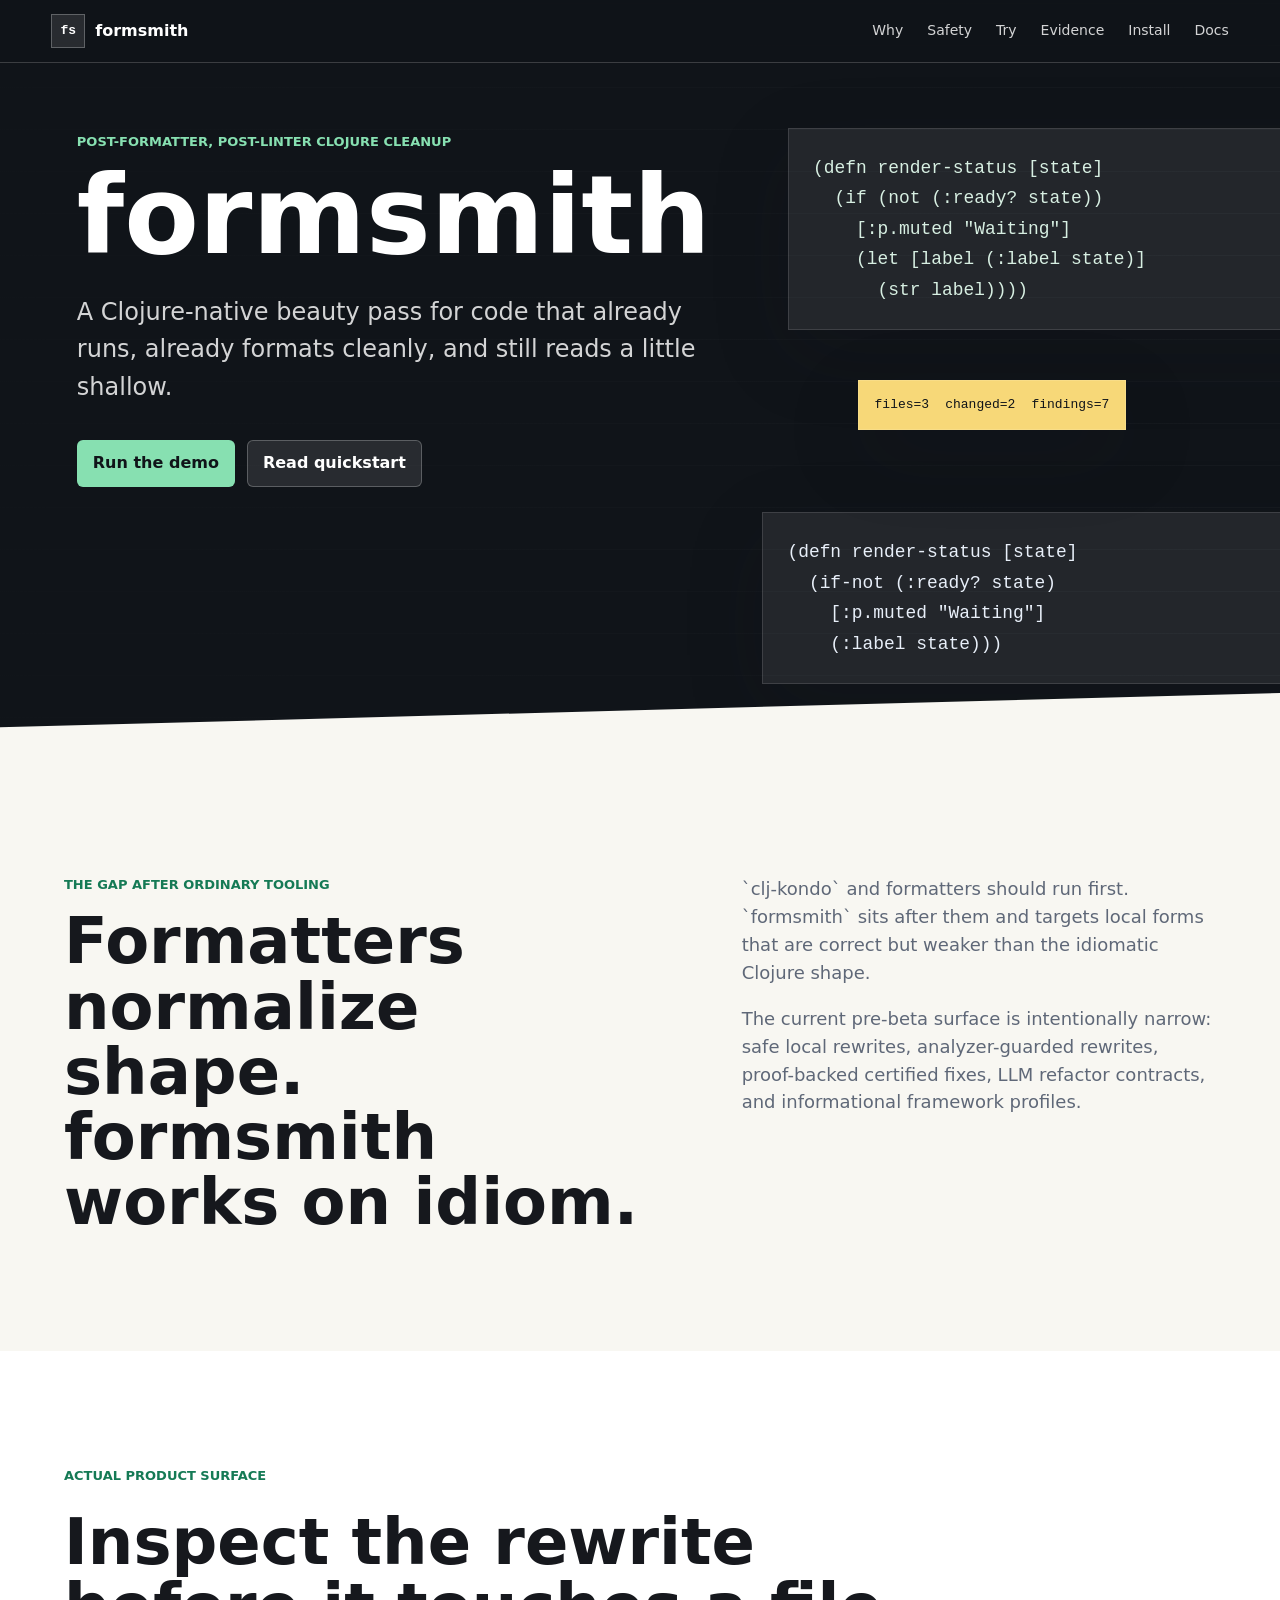
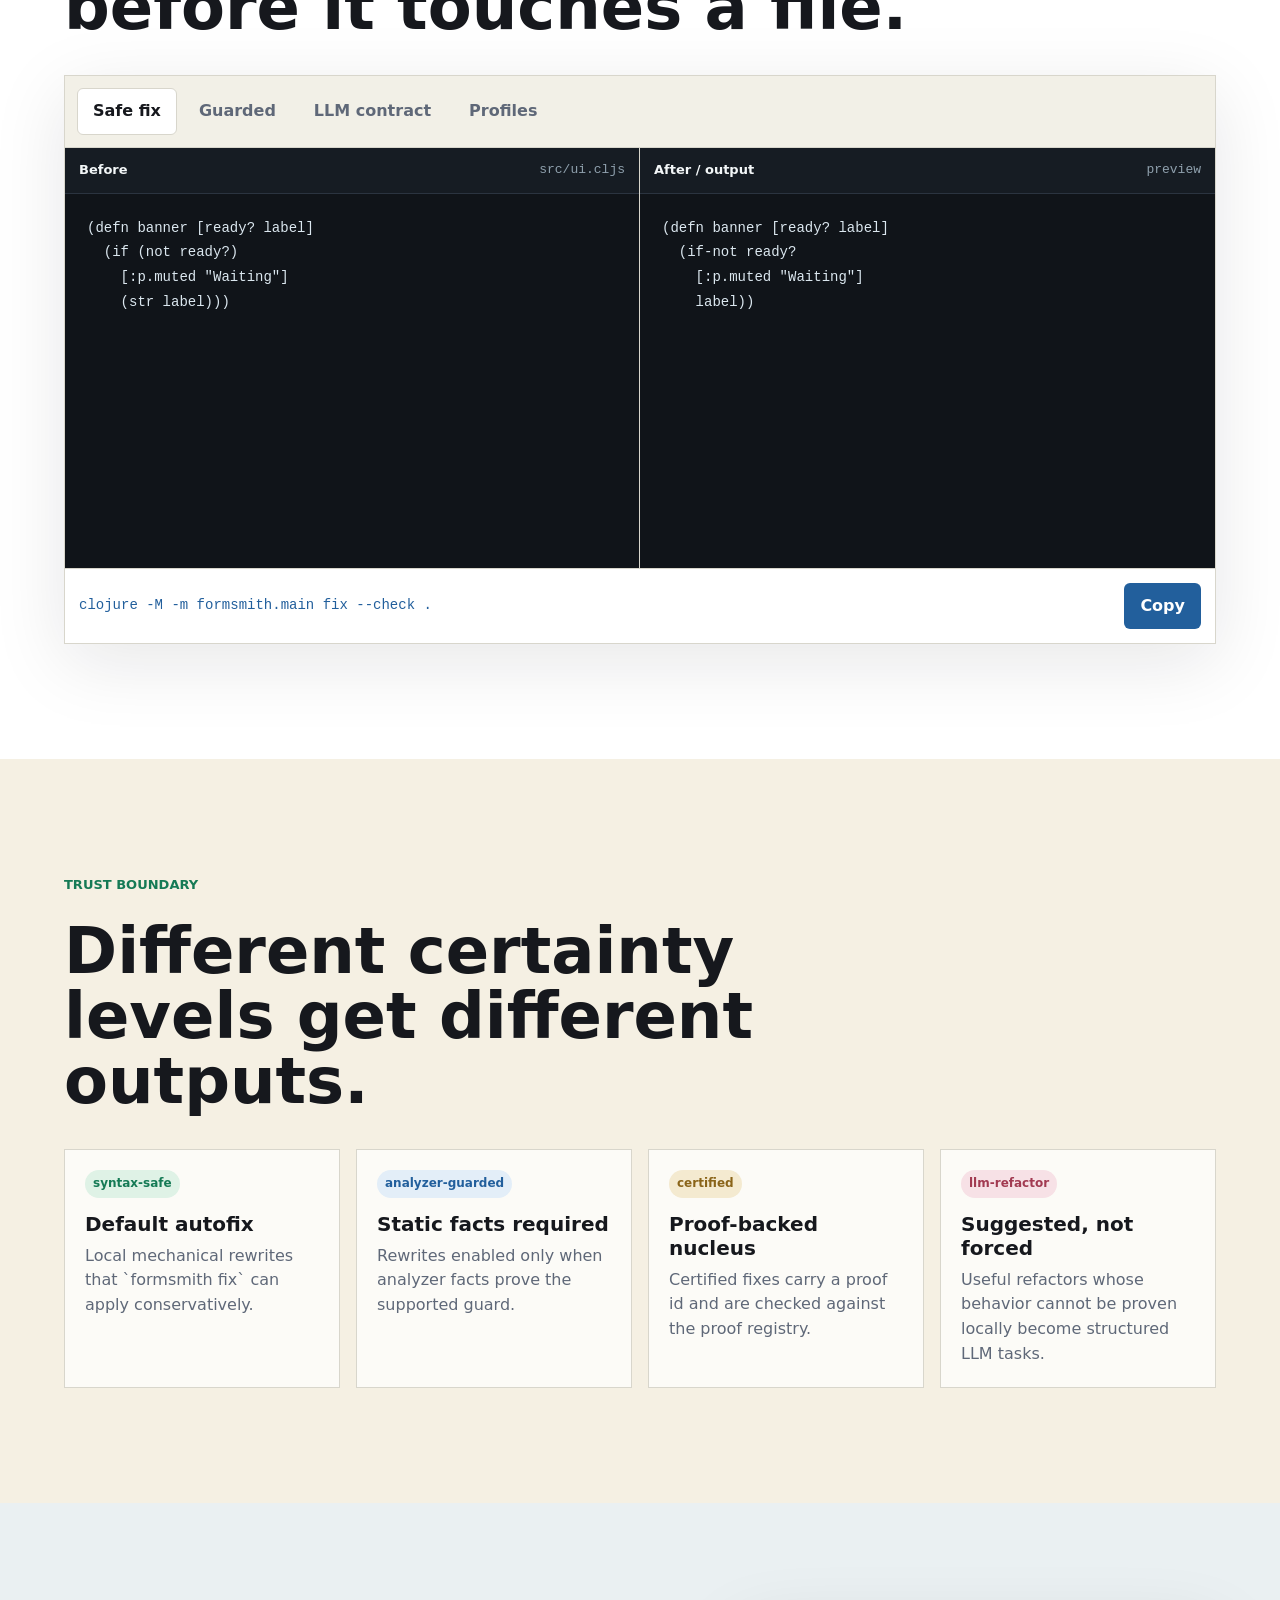
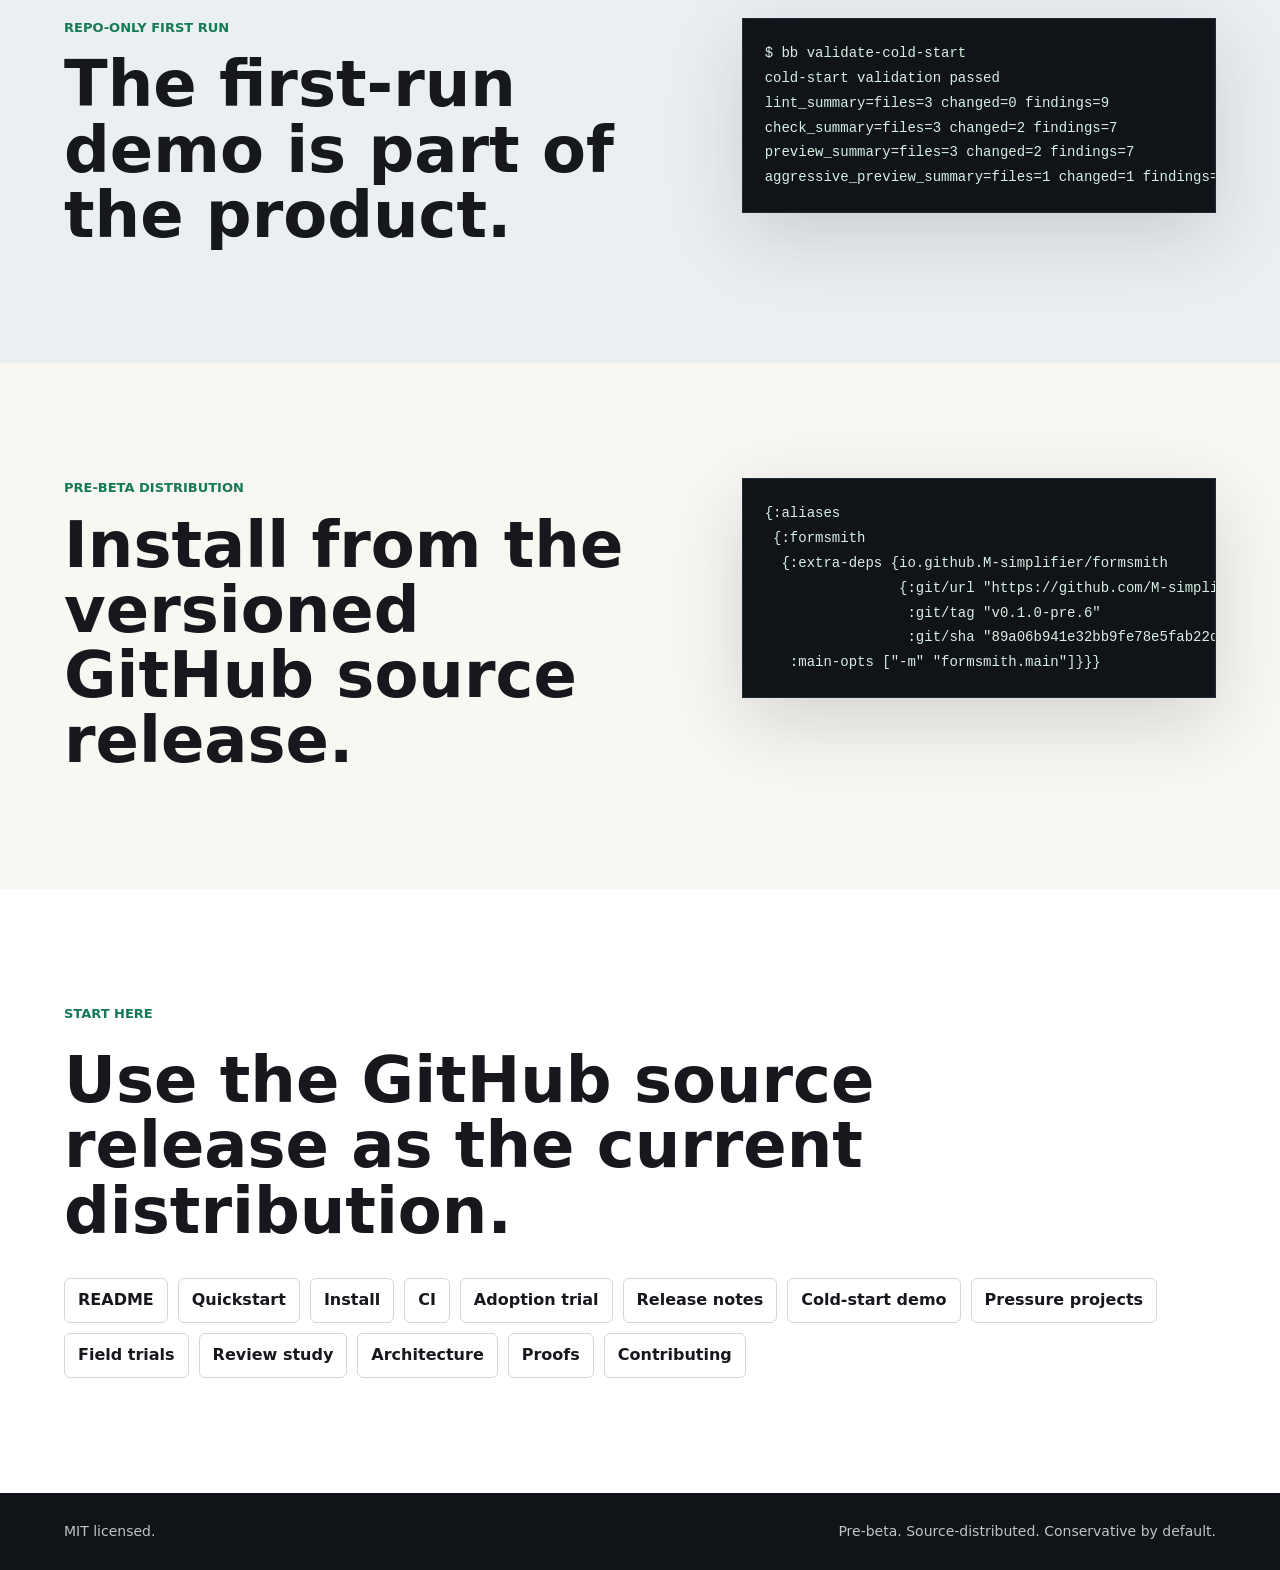
==== commit 29bf9740: "docs: record pre6 release evidence" ====
--- a/site/index.html
+++ b/site/index.html
@@ -176,8 +176,8 @@
  {:formsmith
   {:extra-deps {io.github.M-simplifier/formsmith
                 {:git/url "https://github.com/M-simplifier/formsmith.git"
-                 :git/tag "v0.1.0-pre.5"
-                 :git/sha "4bd1d7228aebf24a0cc7b80c83c84396ea7d1fbc"}}
+                 :git/tag "v0.1.0-pre.6"
+                 :git/sha "89a06b941e32bb9fe78e5fab22d005a5147234b8"}}
    :main-opts ["-m" "formsmith.main"]}}}</code></pre>
           </div>
         </div>
@@ -195,7 +195,7 @@
             <a href="https://github.com/M-simplifier/formsmith/blob/main/docs/install.md">Install</a>
             <a href="https://github.com/M-simplifier/formsmith/blob/main/docs/ci.md">CI</a>
             <a href="https://github.com/M-simplifier/formsmith/blob/main/docs/adoption-trial.md">Adoption trial</a>
-            <a href="https://github.com/M-simplifier/formsmith/blob/main/docs/releases/v0.1.0-pre.5.md">Release notes</a>
+            <a href="https://github.com/M-simplifier/formsmith/blob/main/docs/releases/v0.1.0-pre.6.md">Release notes</a>
             <a href="https://github.com/M-simplifier/formsmith/blob/main/docs/cold-start-demo.md">Cold-start demo</a>
             <a href="https://github.com/M-simplifier/formsmith/blob/main/docs/pressure-projects.md">Pressure projects</a>
             <a href="https://github.com/M-simplifier/formsmith/blob/main/docs/field-trials.md">Field trials</a>
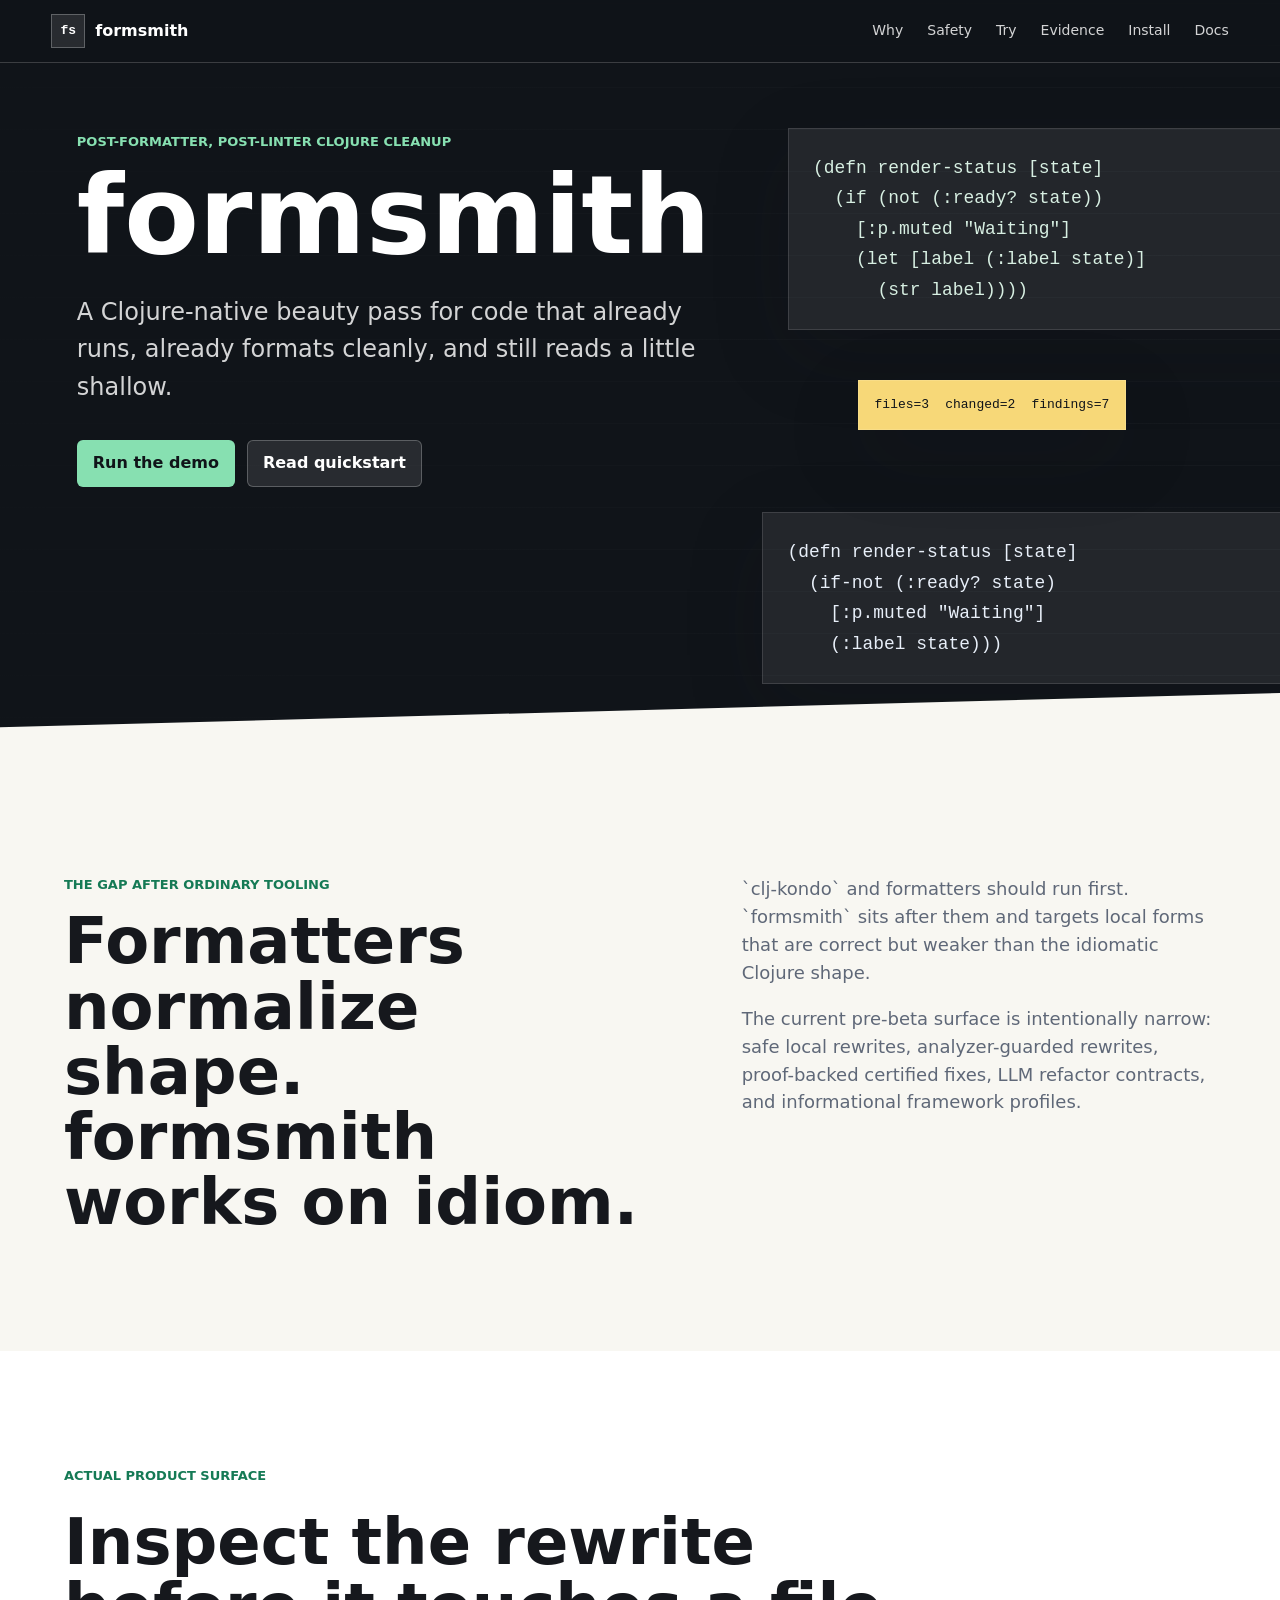
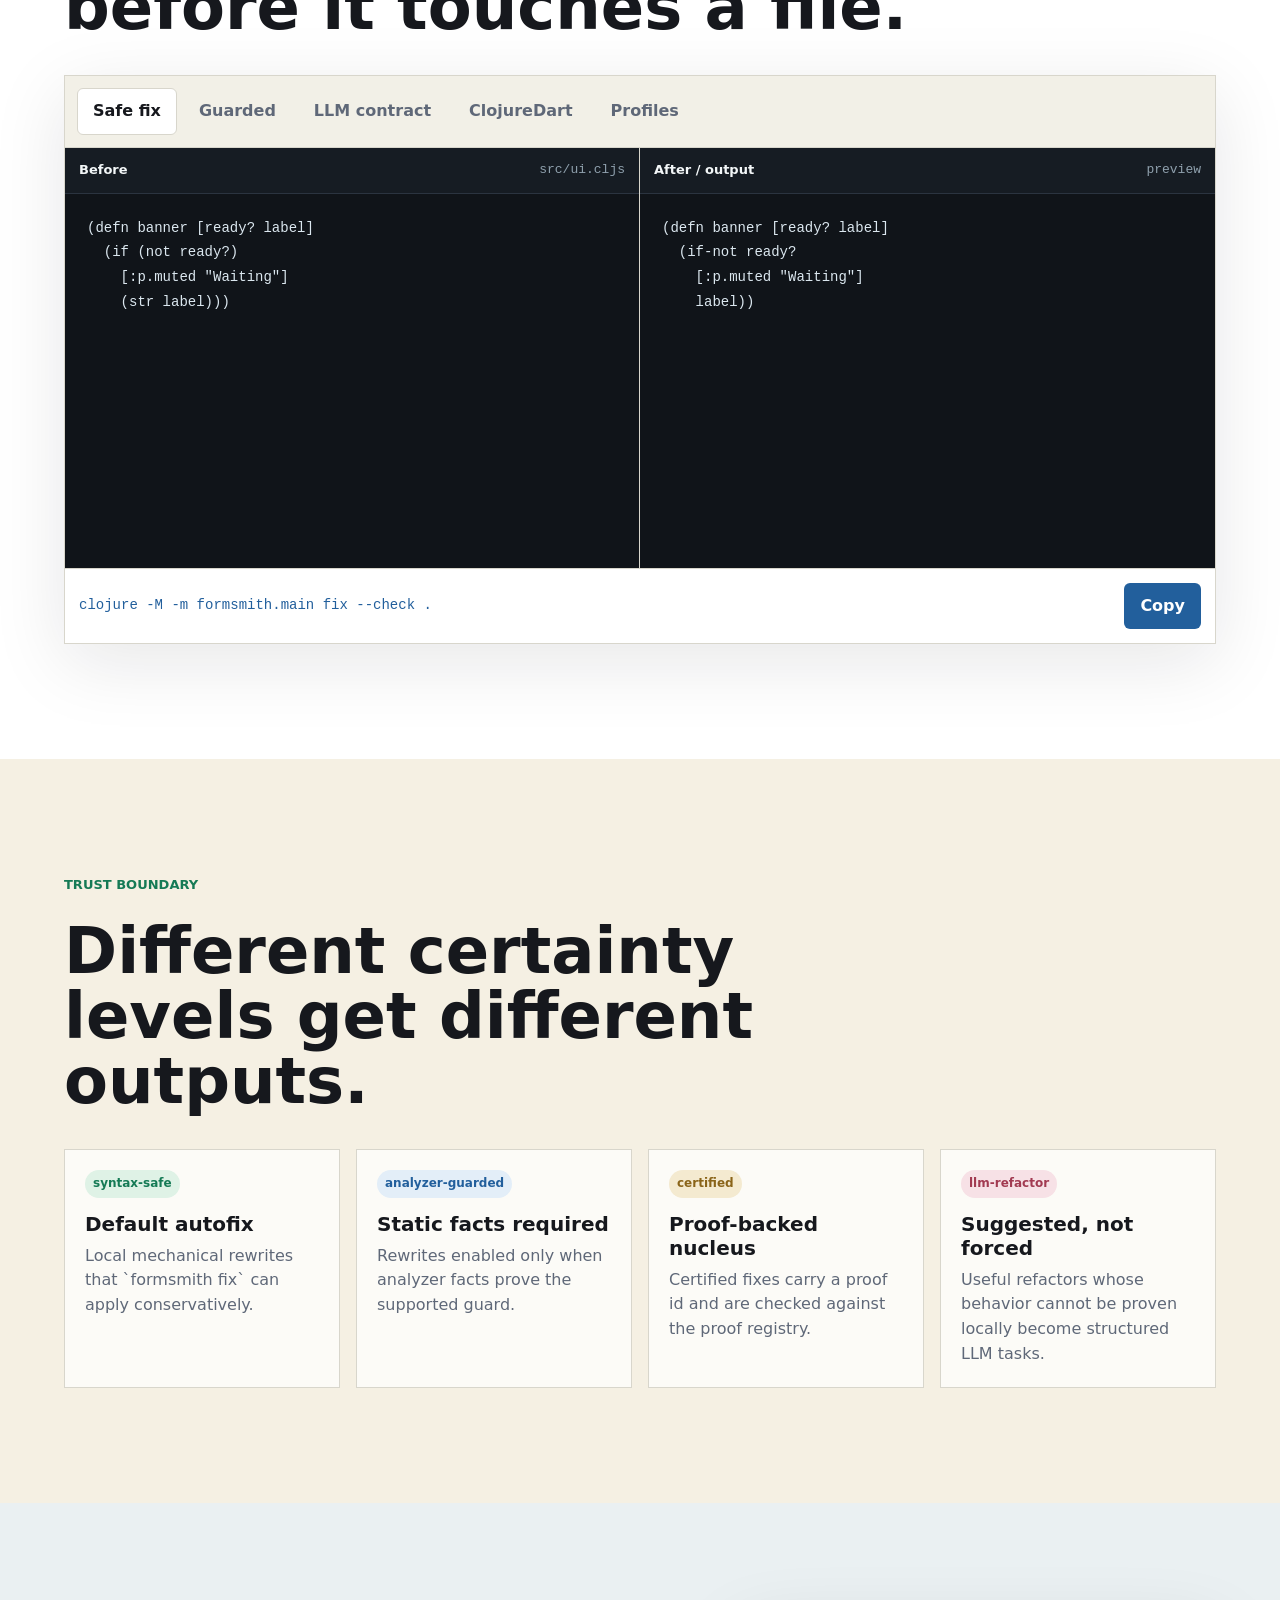
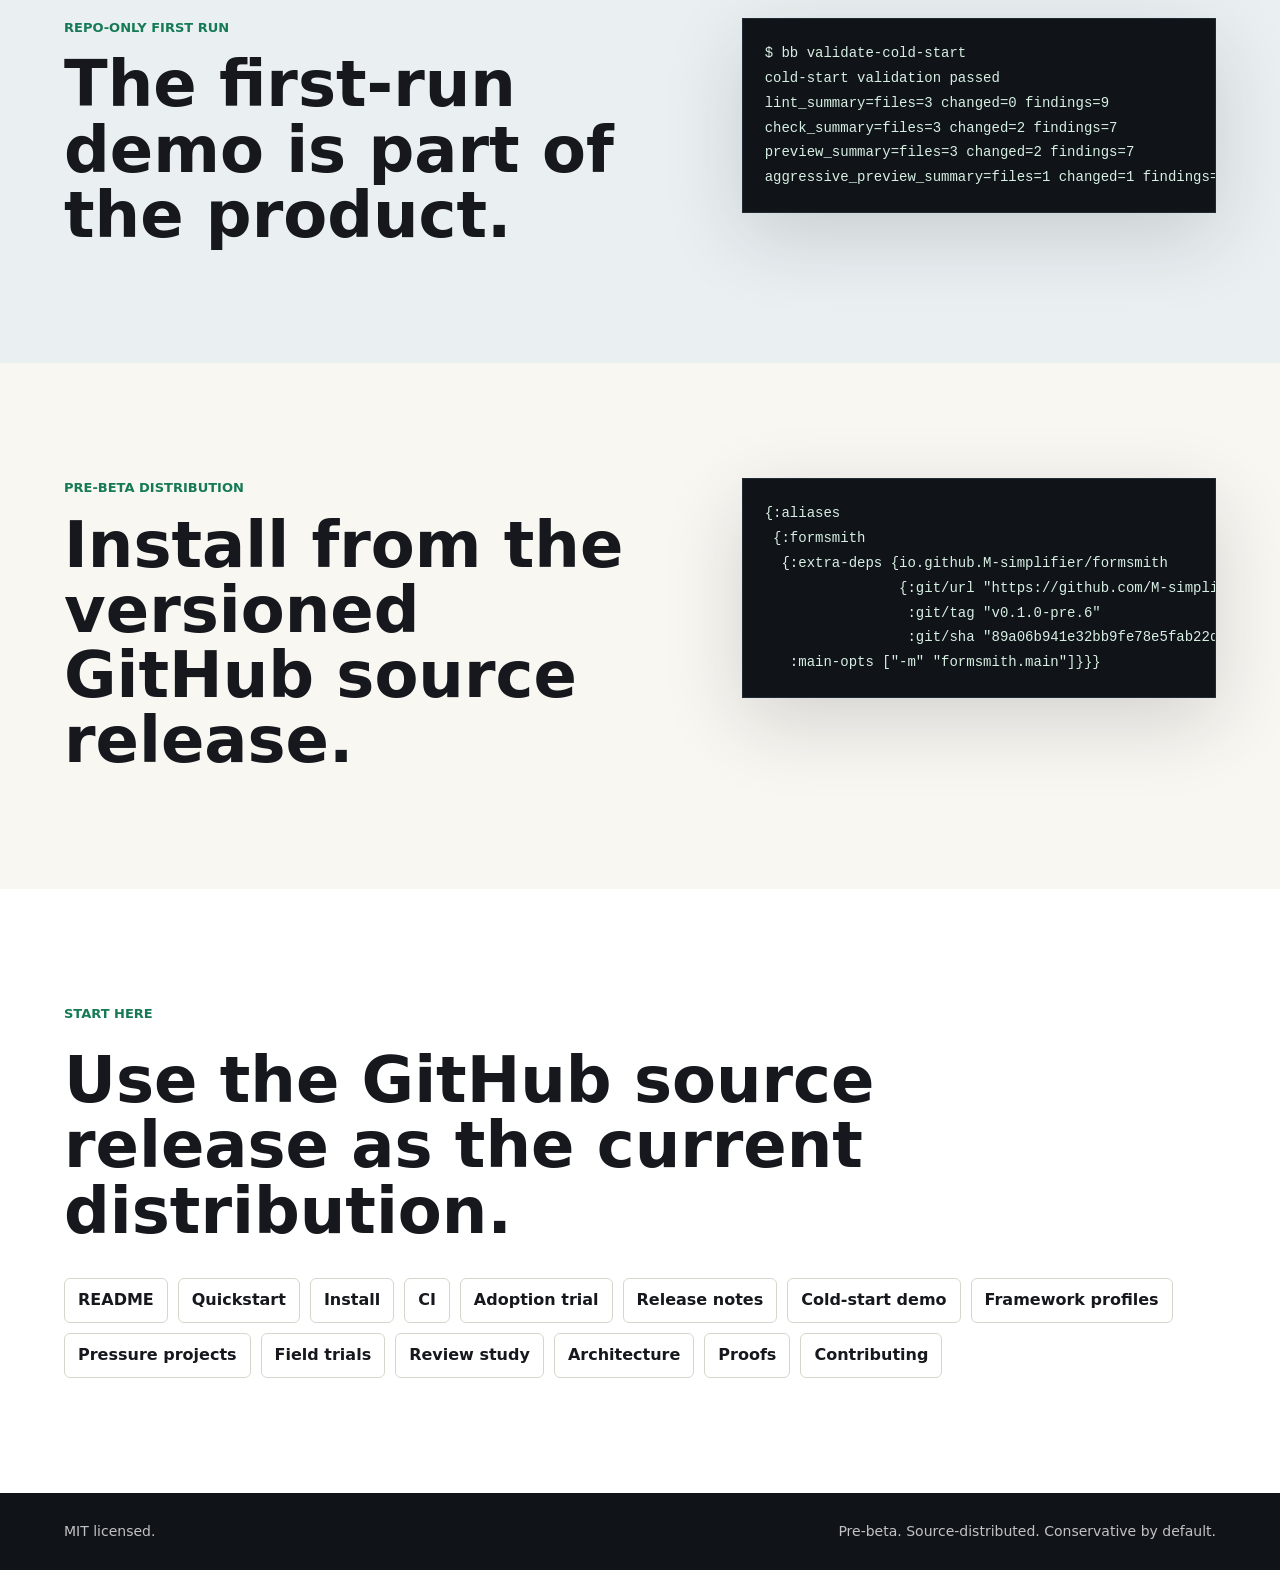
==== commit e0289078: "feat: add hsx rfx and clojuredart profiles" ====
--- a/site/index.html
+++ b/site/index.html
@@ -89,6 +89,7 @@
               <button class="demo-tab active" type="button" aria-pressed="true" data-demo="safe">Safe fix</button>
               <button class="demo-tab" type="button" aria-pressed="false" data-demo="guarded">Guarded</button>
               <button class="demo-tab" type="button" aria-pressed="false" data-demo="contract">LLM contract</button>
+              <button class="demo-tab" type="button" aria-pressed="false" data-demo="cljd">ClojureDart</button>
               <button class="demo-tab" type="button" aria-pressed="false" data-demo="profiles">Profiles</button>
             </div>
 
@@ -197,6 +198,7 @@
             <a href="https://github.com/M-simplifier/formsmith/blob/main/docs/adoption-trial.md">Adoption trial</a>
             <a href="https://github.com/M-simplifier/formsmith/blob/main/docs/releases/v0.1.0-pre.6.md">Release notes</a>
             <a href="https://github.com/M-simplifier/formsmith/blob/main/docs/cold-start-demo.md">Cold-start demo</a>
+            <a href="https://github.com/M-simplifier/formsmith/blob/main/docs/framework-profiles.md">Framework profiles</a>
             <a href="https://github.com/M-simplifier/formsmith/blob/main/docs/pressure-projects.md">Pressure projects</a>
             <a href="https://github.com/M-simplifier/formsmith/blob/main/docs/field-trials.md">Field trials</a>
             <a href="https://github.com/M-simplifier/formsmith/blob/main/docs/review-elimination-study.md">Review study</a>
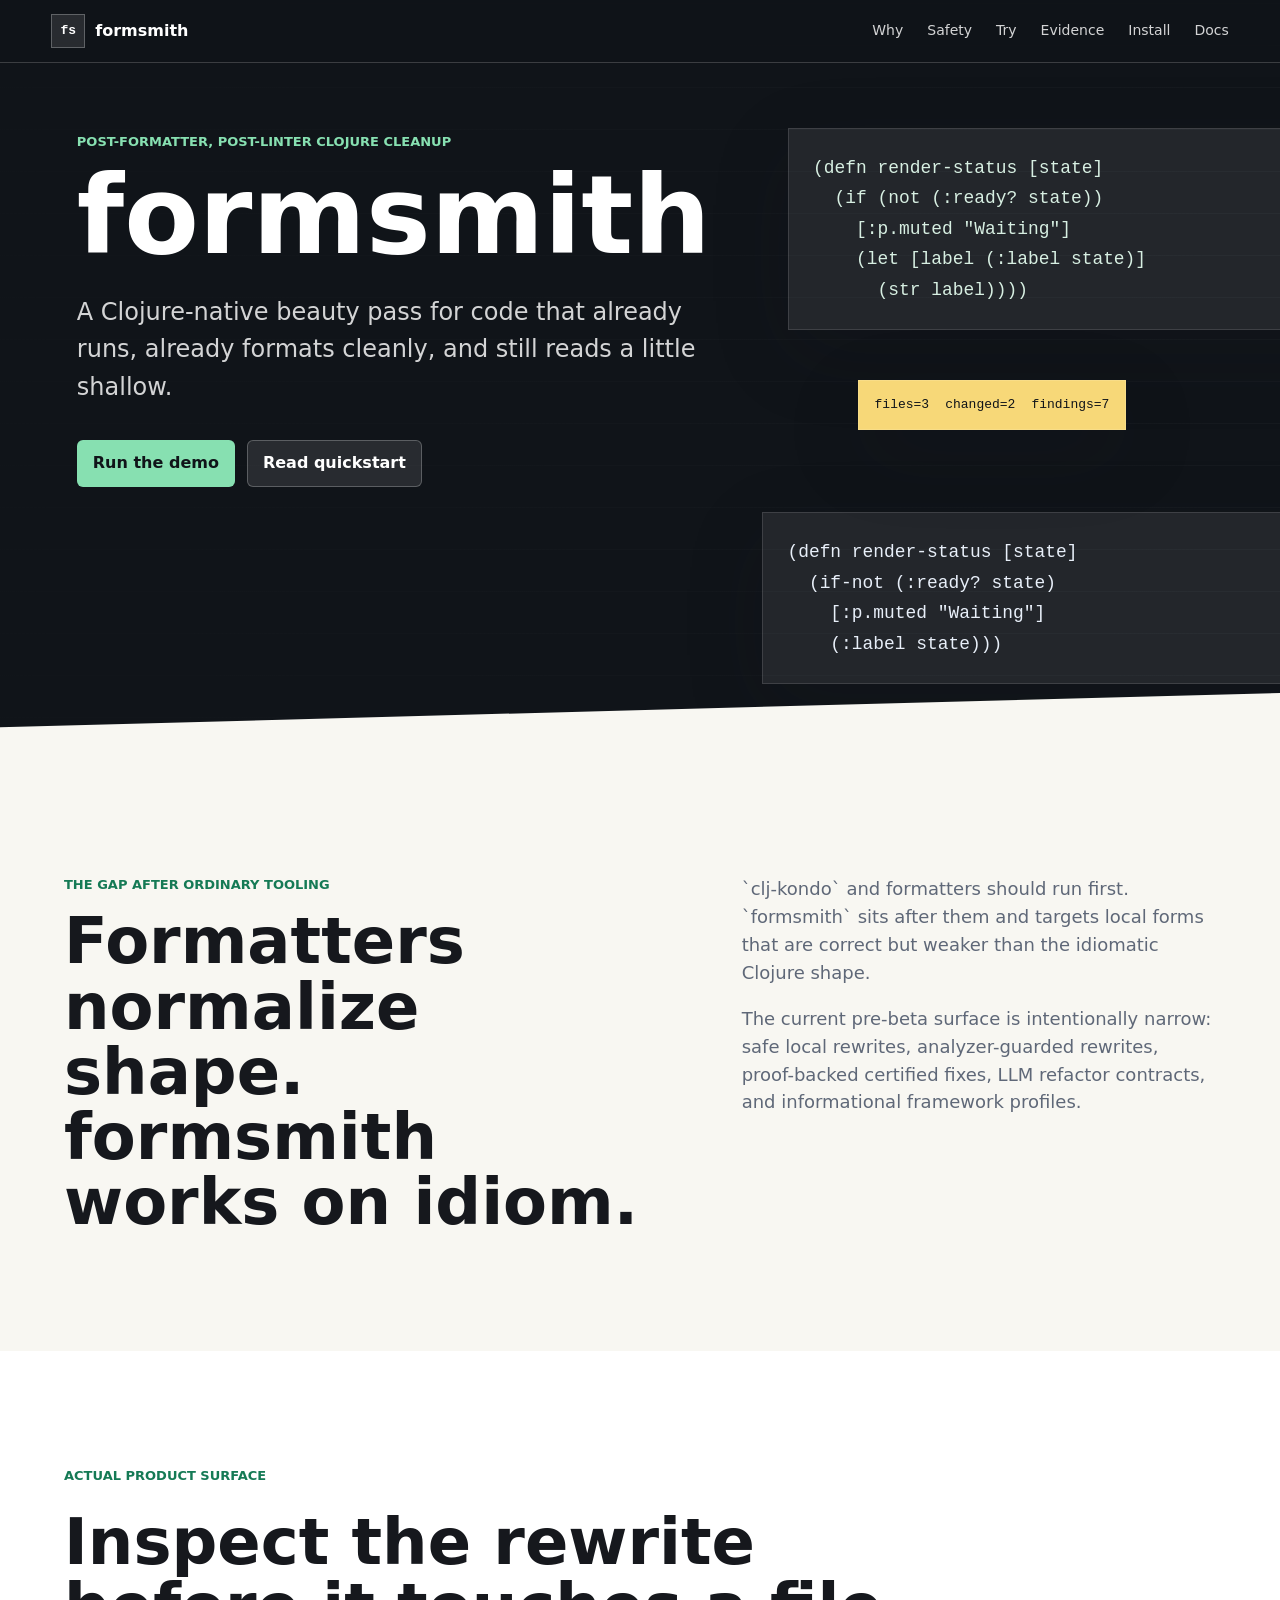
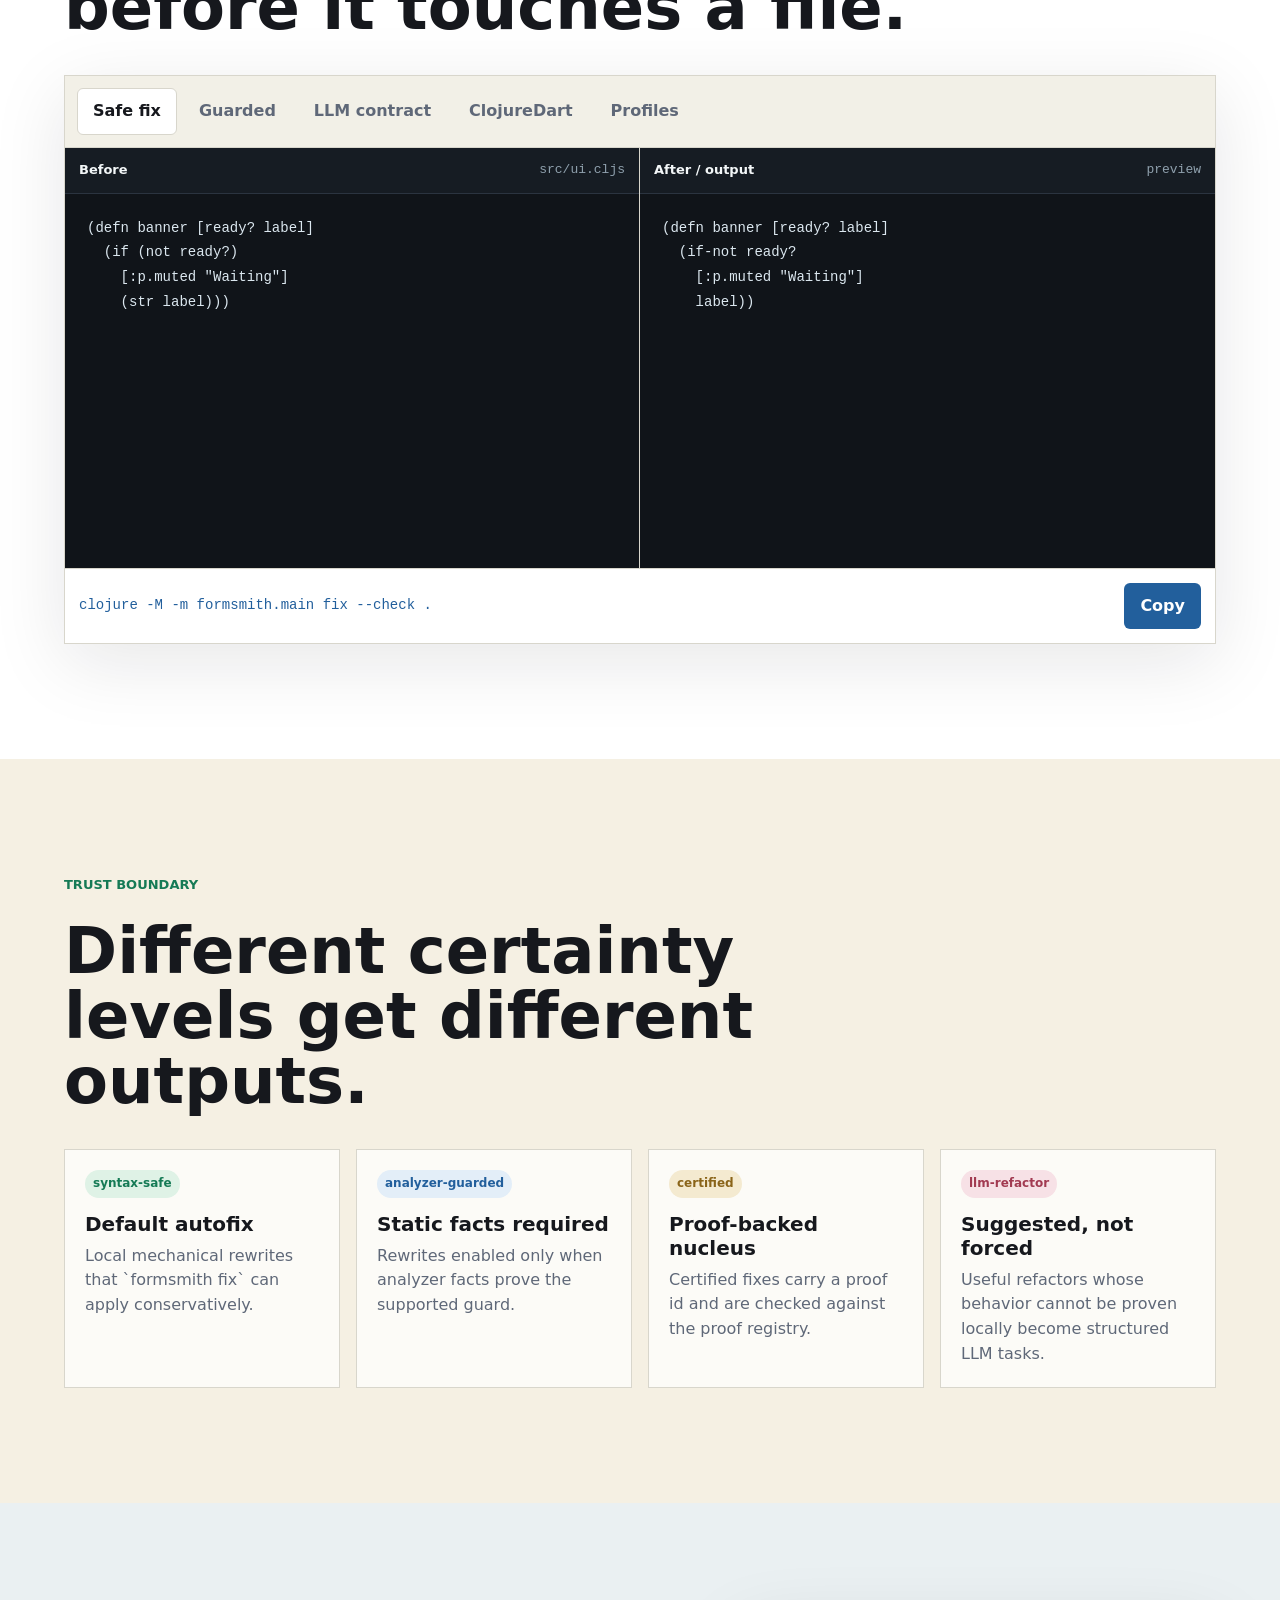
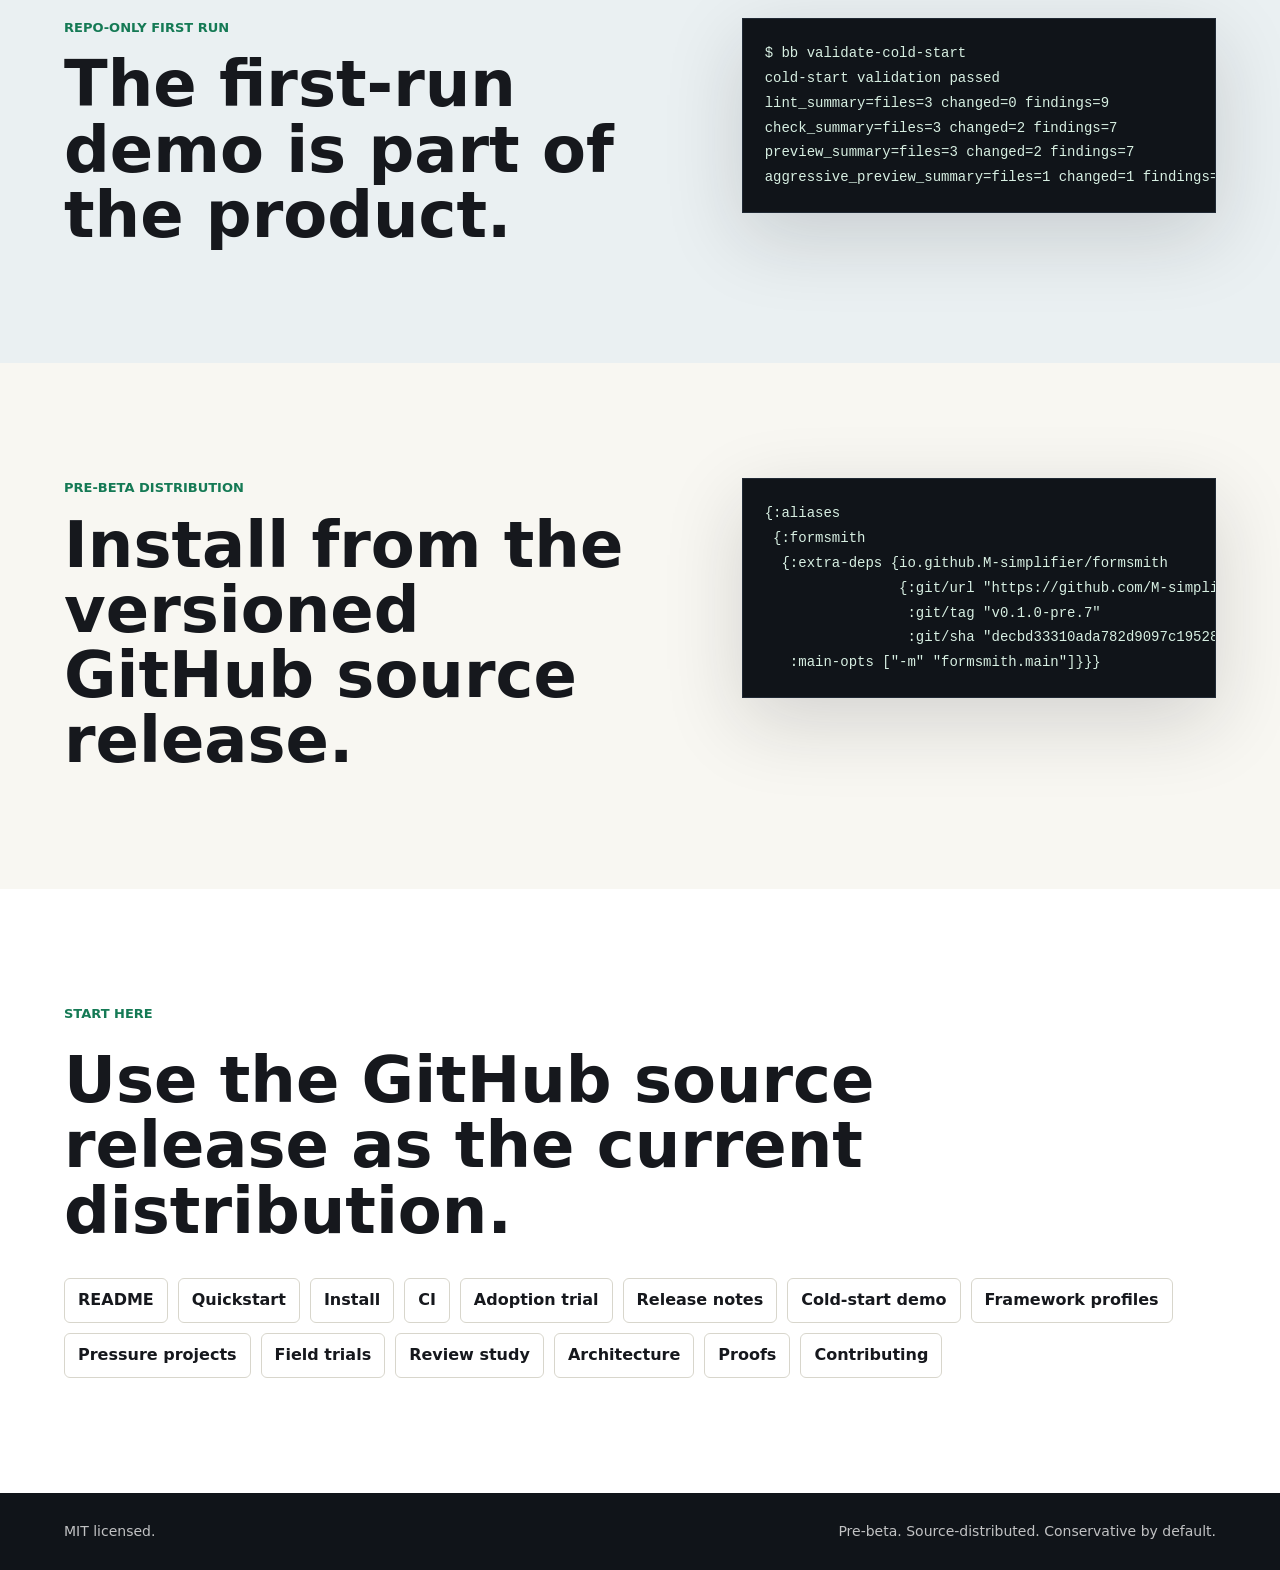
==== commit 3d5b4808: "docs: record pre7 release" ====
--- a/site/index.html
+++ b/site/index.html
@@ -177,8 +177,8 @@
  {:formsmith
   {:extra-deps {io.github.M-simplifier/formsmith
                 {:git/url "https://github.com/M-simplifier/formsmith.git"
-                 :git/tag "v0.1.0-pre.6"
-                 :git/sha "89a06b941e32bb9fe78e5fab22d005a5147234b8"}}
+                 :git/tag "v0.1.0-pre.7"
+                 :git/sha "decbd33310ada782d9097c195284a1ad9dcd4e39"}}
    :main-opts ["-m" "formsmith.main"]}}}</code></pre>
           </div>
         </div>
@@ -196,7 +196,7 @@
             <a href="https://github.com/M-simplifier/formsmith/blob/main/docs/install.md">Install</a>
             <a href="https://github.com/M-simplifier/formsmith/blob/main/docs/ci.md">CI</a>
             <a href="https://github.com/M-simplifier/formsmith/blob/main/docs/adoption-trial.md">Adoption trial</a>
-            <a href="https://github.com/M-simplifier/formsmith/blob/main/docs/releases/v0.1.0-pre.6.md">Release notes</a>
+            <a href="https://github.com/M-simplifier/formsmith/blob/main/docs/releases/v0.1.0-pre.7.md">Release notes</a>
             <a href="https://github.com/M-simplifier/formsmith/blob/main/docs/cold-start-demo.md">Cold-start demo</a>
             <a href="https://github.com/M-simplifier/formsmith/blob/main/docs/framework-profiles.md">Framework profiles</a>
             <a href="https://github.com/M-simplifier/formsmith/blob/main/docs/pressure-projects.md">Pressure projects</a>
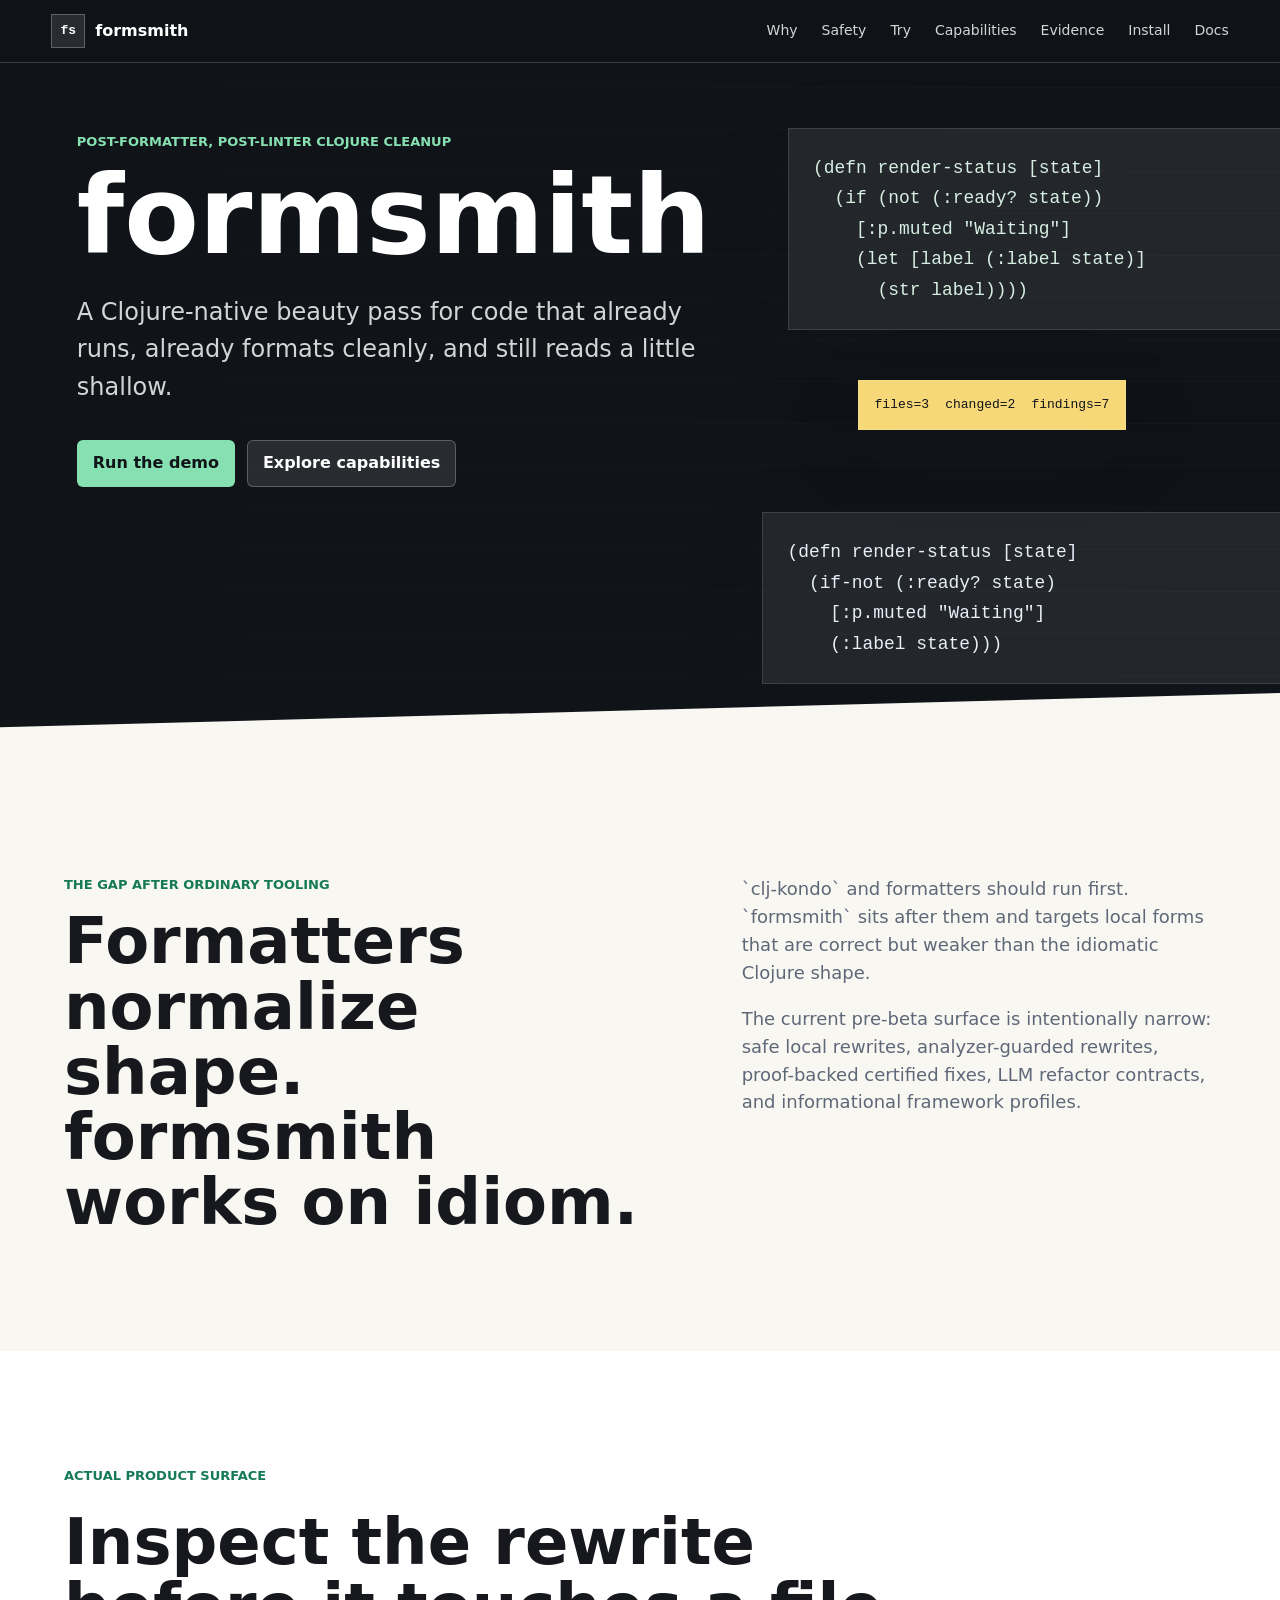
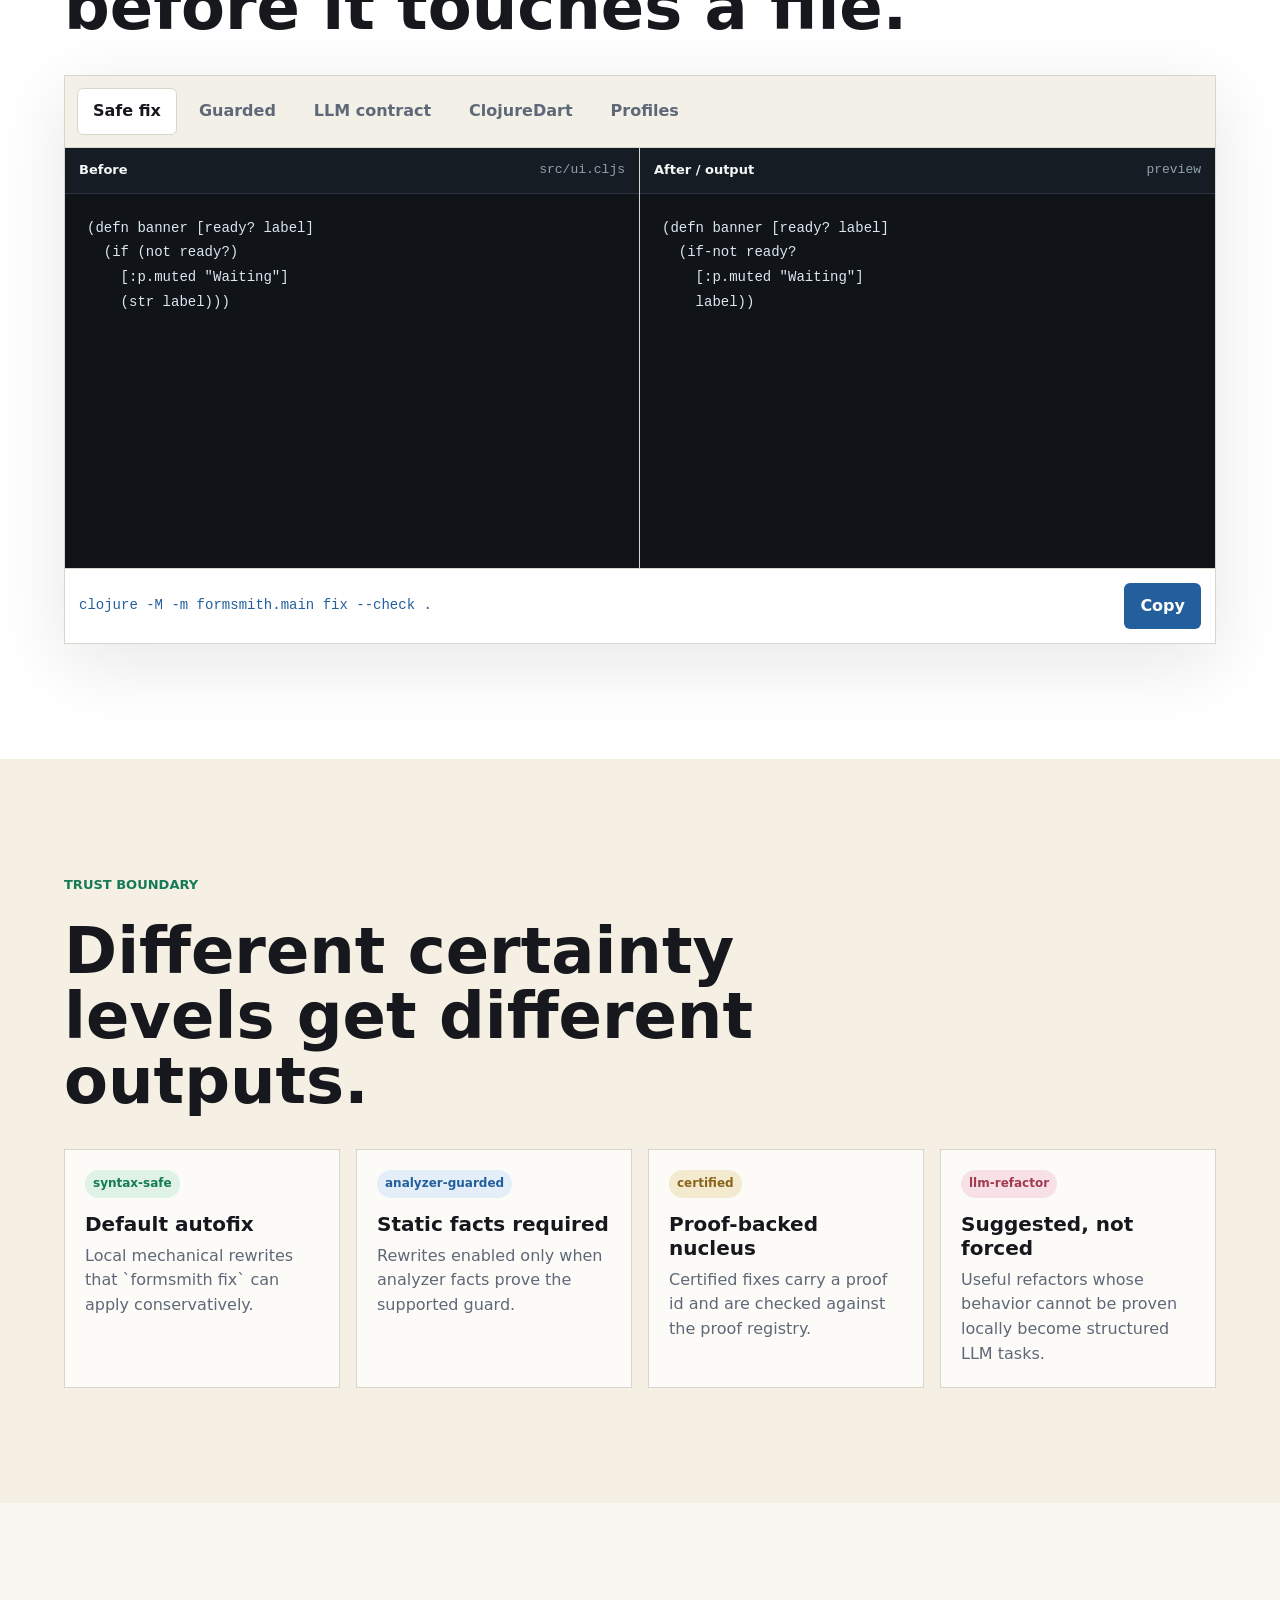
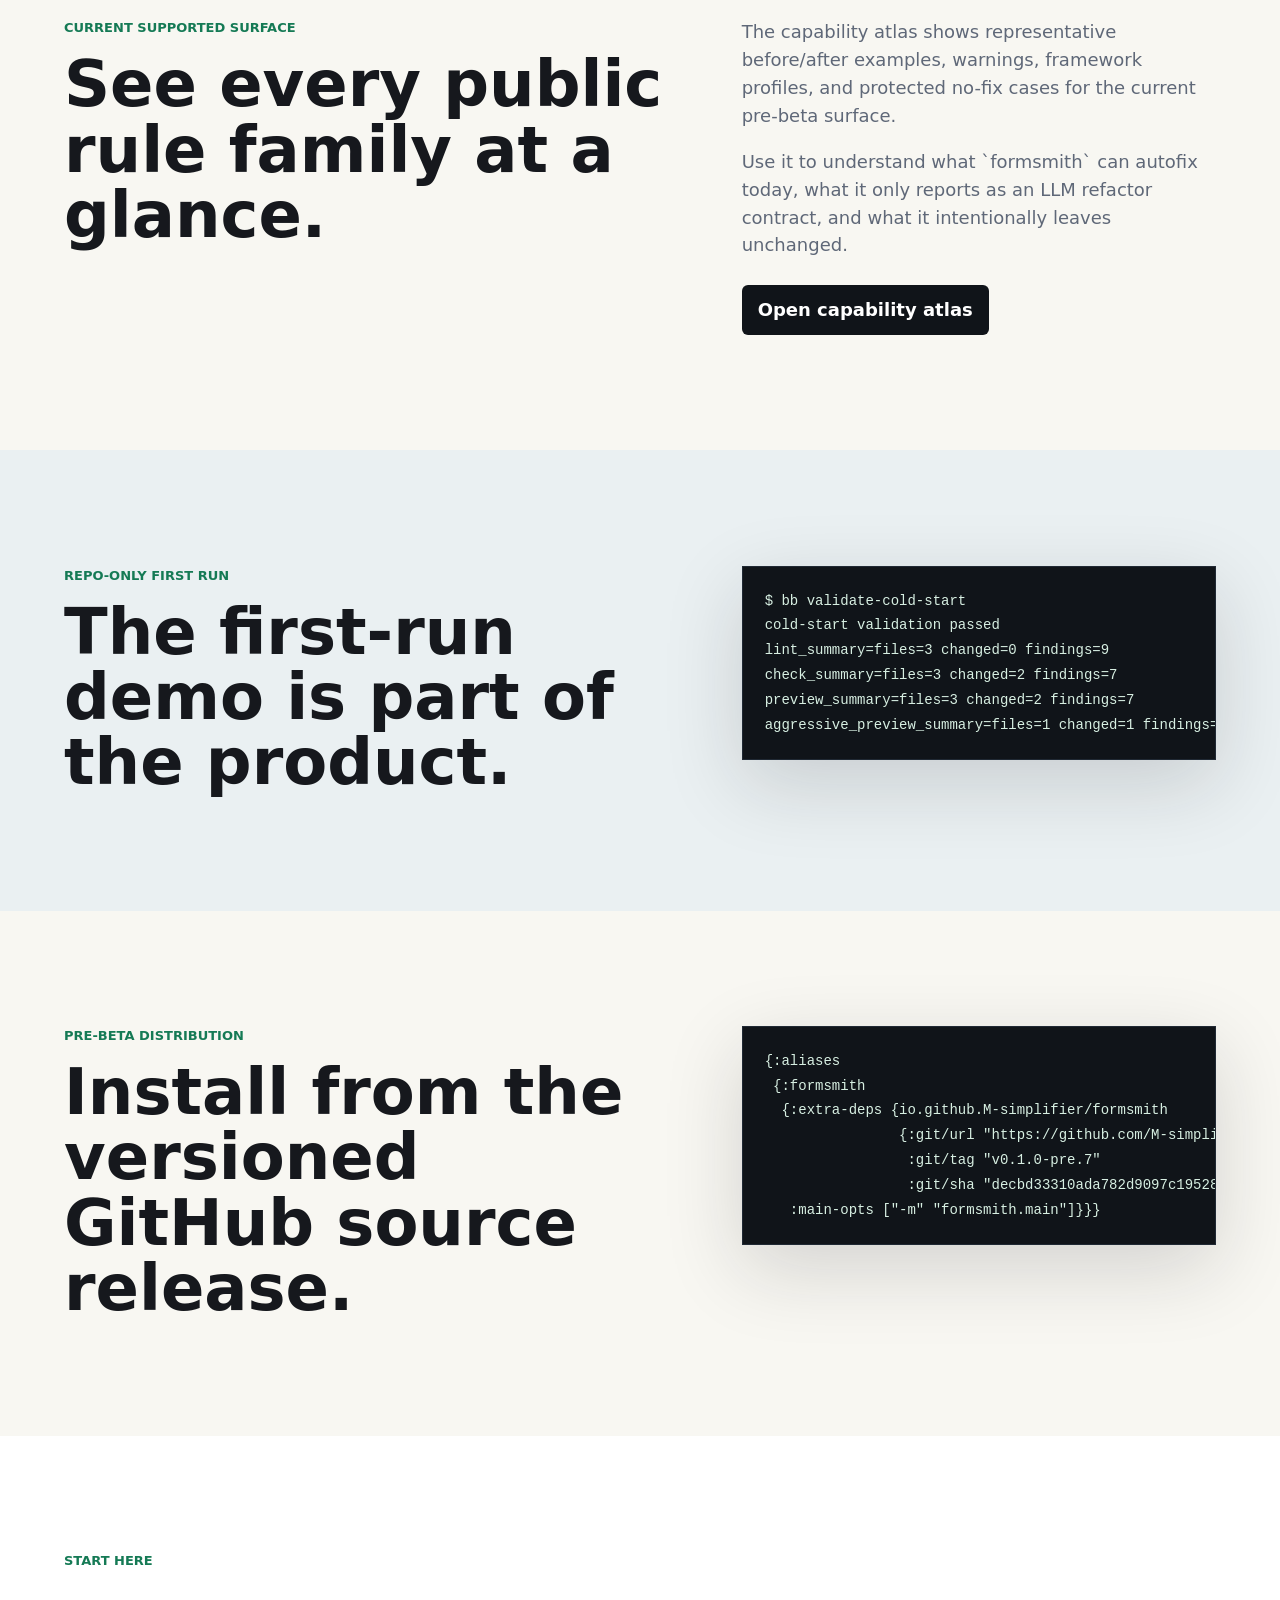
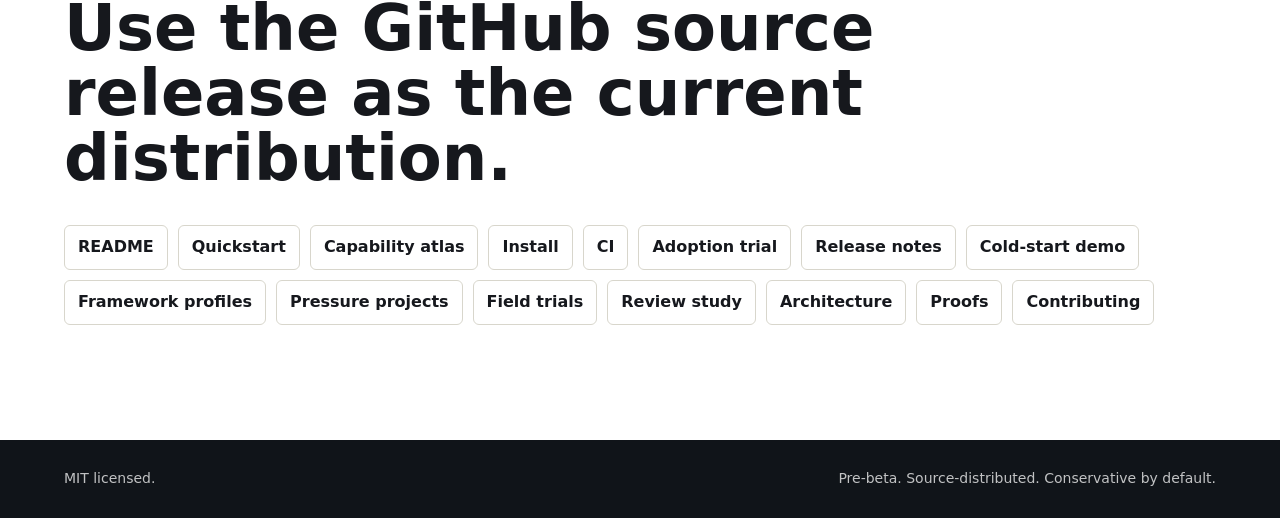
==== commit 00f2e7a3: "site: publish capability atlas" ====
--- a/site/index.html
+++ b/site/index.html
@@ -18,6 +18,7 @@
         <a href="#why">Why</a>
         <a href="#safety">Safety</a>
         <a href="#try">Try</a>
+        <a href="./capabilities.html">Capabilities</a>
         <a href="#evidence">Evidence</a>
         <a href="#install">Install</a>
         <a href="#docs">Docs</a>
@@ -51,7 +52,7 @@
           </p>
           <div class="hero-actions" aria-label="Primary actions">
             <a class="button primary" href="#try">Run the demo</a>
-            <a class="button secondary" href="https://github.com/M-simplifier/formsmith/blob/main/docs/quickstart.md">Read quickstart</a>
+            <a class="button secondary" href="./capabilities.html">Explore capabilities</a>
           </div>
         </div>
       </section>
@@ -149,6 +150,28 @@
         </div>
       </section>
 
+      <section class="band capability-band" id="capabilities" aria-labelledby="capabilities-title">
+        <div class="section-inner split">
+          <div>
+            <p class="section-kicker">Current supported surface</p>
+            <h2 id="capabilities-title">See every public rule family at a glance.</h2>
+          </div>
+          <div class="compact-copy">
+            <p>
+              The capability atlas shows representative before/after examples,
+              warnings, framework profiles, and protected no-fix cases for the
+              current pre-beta surface.
+            </p>
+            <p>
+              Use it to understand what `formsmith` can autofix today, what it
+              only reports as an LLM refactor contract, and what it intentionally
+              leaves unchanged.
+            </p>
+            <a class="button inline-button" href="./capabilities.html">Open capability atlas</a>
+          </div>
+        </div>
+      </section>
+
       <section class="band evidence-band" id="evidence" aria-labelledby="evidence-title">
         <div class="section-inner split">
           <div>
@@ -193,6 +216,7 @@
           <div class="link-list" aria-label="Documentation links">
             <a href="https://github.com/M-simplifier/formsmith/blob/main/README.md">README</a>
             <a href="https://github.com/M-simplifier/formsmith/blob/main/docs/quickstart.md">Quickstart</a>
+            <a href="./capabilities.html">Capability atlas</a>
             <a href="https://github.com/M-simplifier/formsmith/blob/main/docs/install.md">Install</a>
             <a href="https://github.com/M-simplifier/formsmith/blob/main/docs/ci.md">CI</a>
             <a href="https://github.com/M-simplifier/formsmith/blob/main/docs/adoption-trial.md">Adoption trial</a>
--- a/site/styles.css
+++ b/site/styles.css
@@ -262,6 +262,14 @@
   background: rgb(255 255 255 / 10%);
 }
 
+.button.inline-button {
+  display: inline-flex;
+  align-items: center;
+  margin-top: 8px;
+  color: #fff;
+  background: var(--code);
+}
+
 .band {
   padding: clamp(72px, 9vw, 128px) clamp(18px, 5vw, 72px);
 }
@@ -295,6 +303,10 @@
 .tool-band,
 .docs-band {
   background: #fff;
+}
+
+.capability-band {
+  background: #f8f7f2;
 }
 
 .section-heading {
